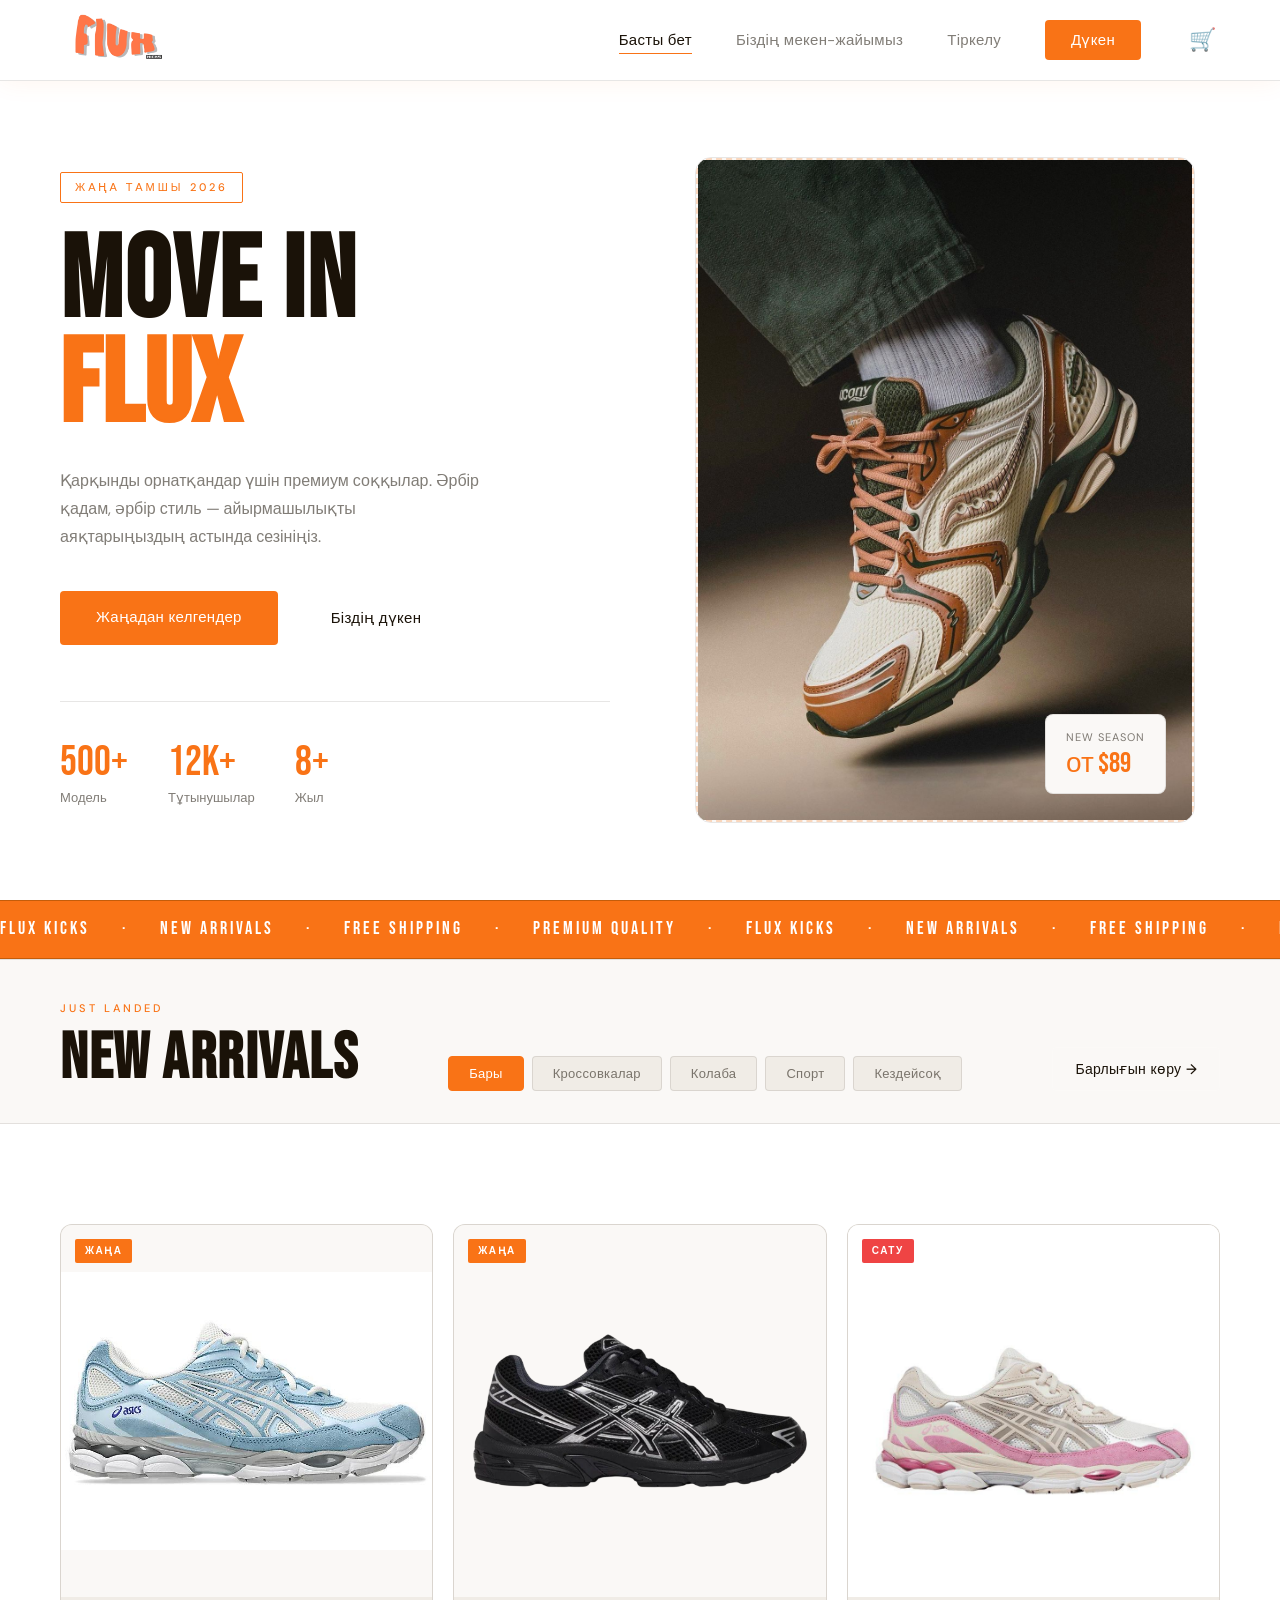
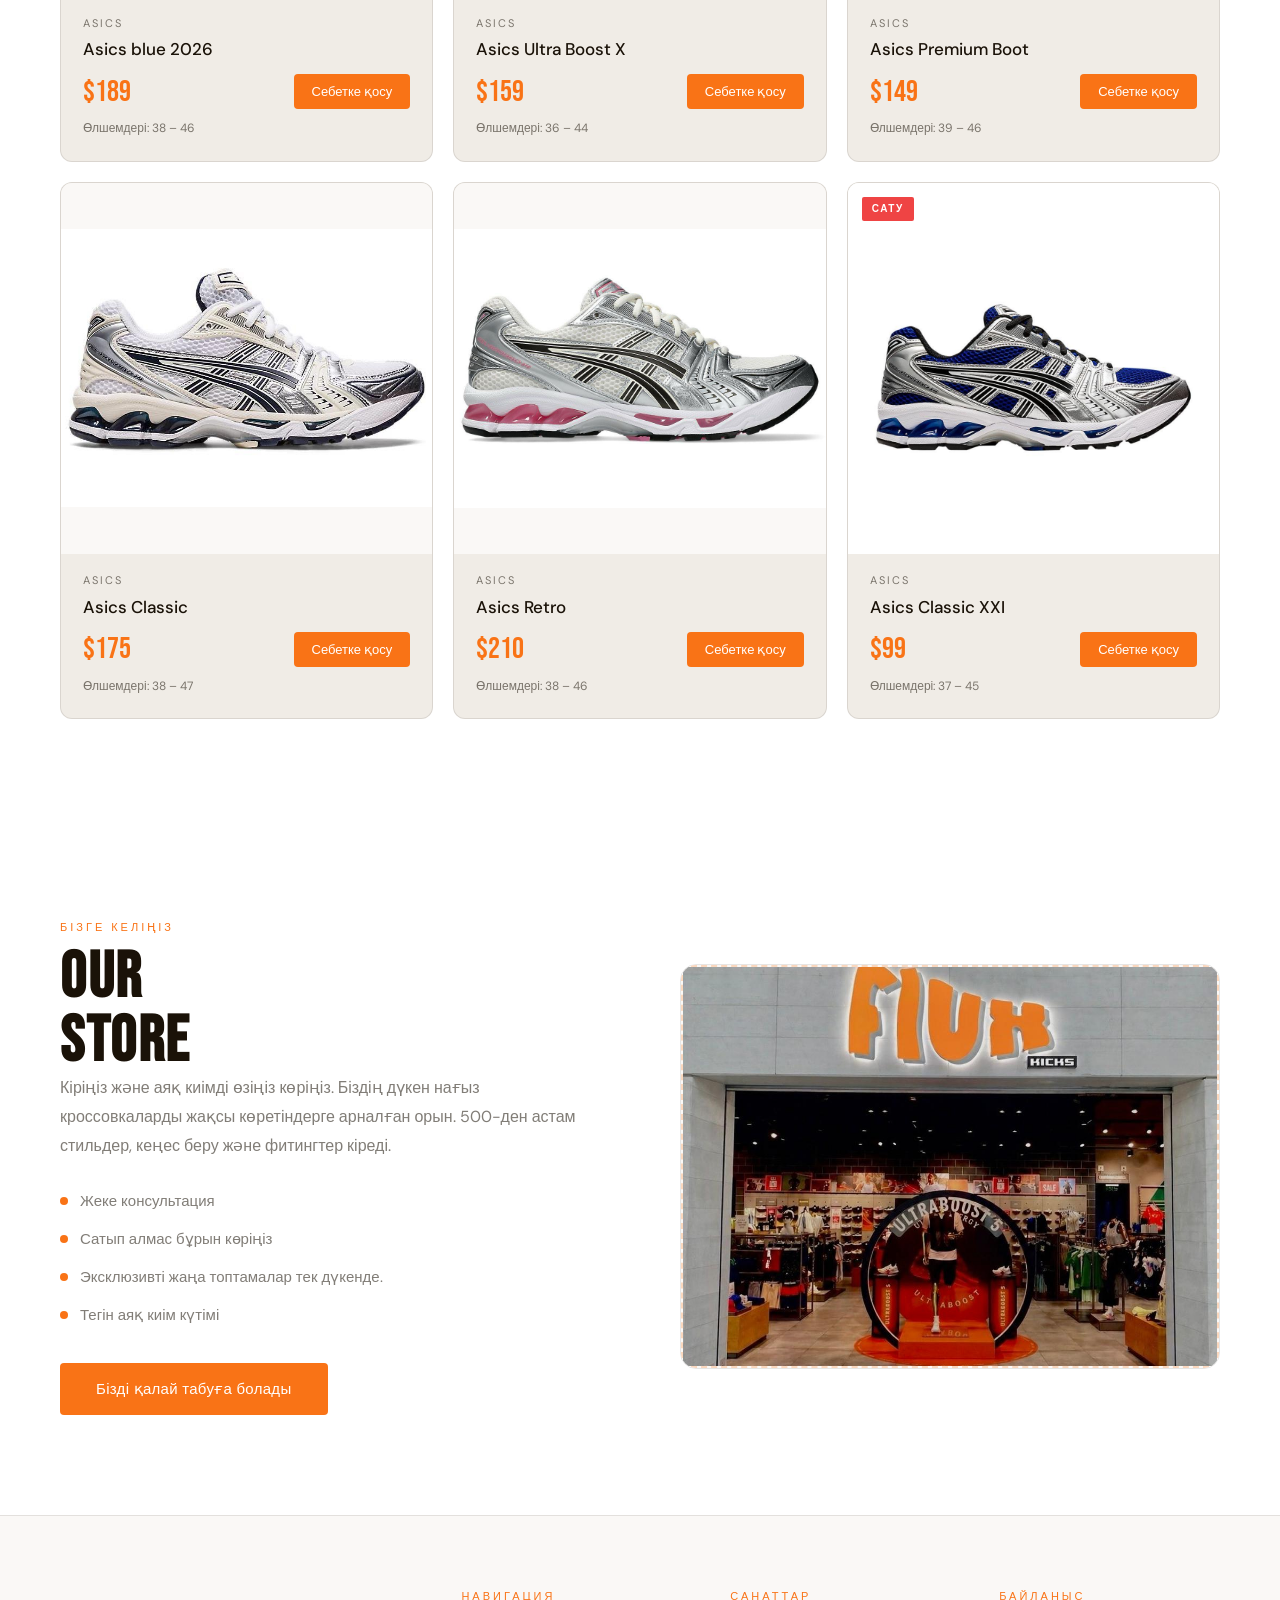
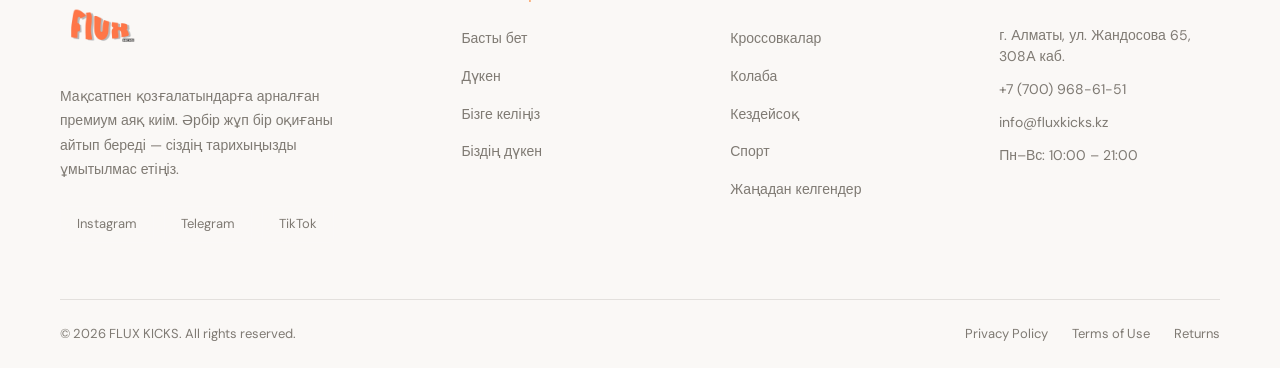
==== index.html @ ca9d2b88 "Update index.html" ====
<!DOCTYPE html>
<html lang="en">
<head>
    <meta charset="UTF-8">
    <meta name="viewport" content="width=device-width, initial-scale=1.0">
    <title>FLUX KICKS</title>
    <link rel="stylesheet" href="style.css">
    <link rel="icon" type="image/png" href="logo/logo0.png">
    <link href="https://fonts.googleapis.com/css2?family=Bebas+Neue&family=DM+Sans:ital,wght@0,300;0,400;0,500;1,400&display=swap" rel="stylesheet">
</head>
<body>

    <nav class="navbar">
        <div class="nav-inner">
            <a href="https://2gis.kz/almaty/geo/9429940000792238/76.866235,43.211988" class="nav-logo" target="_blank">
                <img src="WhatsApp Image 2026-04-29 at 12.23.43-Photoroom.png" alt="FLUX KICKS" class="logo-img">
            </a>
            <ul class="nav-links">
                <li><a href="#home" class="nav-link active">Басты бет</a></li>
                <li><a href="#store" class="nav-link">Біздің мекен-жайымыз</a></li>
                <li><button class="nav-link nav-link--signup" onclick="openModal()">Тіркелу</button></li>
                <li><a href="shop.html" class="nav-link nav-link--cta">Дүкен</a></li>
                <li>
                    <button class="cart-btn" onclick="openCart()" aria-label="Cart">
                        🛒
                        <span class="cart-count" id="cartCount">0</span>
                    </button>
                </li>
            </ul>
            <div class="burger-wrap">
                <button class="cart-btn cart-btn--mob" onclick="openCart()" aria-label="Cart">
                    🛒
                    <span class="cart-count" id="cartCountMob">0</span>
                </button>
                <button class="burger" onclick="toggleMenu()" aria-label="Menu">
                    <span></span>
                    <span></span>
                    <span></span>
                </button>
            </div>
        </div>
    </nav>

    <div class="mobile-menu" id="mobileMenu">
        <ul>
            <li><a href="#home" onclick="closeMenu()">Басты бет</a></li>
            <li><a href="#store" onclick="closeMenu()">Біздің мекен-жайымыз</a></li>
            <li><a href="#" onclick="closeMenu(); openModal()">Тіркелу</a></li>
            <li><a href="shop.html" onclick="closeMenu()">Дүкен</a></li>
        </ul>
    </div>

    <section class="hero" id="home">
        <div class="hero-inner">
            <div class="hero-text">
                <div class="hero-tag">Жаңа тамшы 2026</div>
                <h1 class="hero-title">
                    MOVE IN<br>
                    <span class="hero-title--accent">FLUX</span>
                </h1>
                <p class="hero-desc">
                    Қарқынды орнатқандар үшін премиум соққылар. Әрбір қадам, әрбір стиль — айырмашылықты аяқтарыңыздың астында сезініңіз.
                </p>
                <div class="hero-btns">
                    <a href="#new-arrivals" class="btn btn--primary">Жаңадан келгендер</a>
                    <a href="#store" class="btn btn--outline">Біздің дүкен</a>
                </div>
                <div class="hero-stats">
                    <div class="stat">
                        <span class="stat-num">500+</span>
                        <span class="stat-label">Модель</span>
                    </div>
                    <div class="stat">
                        <span class="stat-num">12K+</span>
                        <span class="stat-label">Тұтынушылар</span>
                    </div>
                    <div class="stat">
                        <span class="stat-num">8+</span>
                        <span class="stat-label">Жыл</span>
                    </div>
                </div>
            </div>
            <div class="hero-visual">
                <div class="hero-glow"></div>
                <div class="hero-photo">
                    <div class="photo-placeholder">
                        <img src="img/WhatsApp Image 2026-04-29 at 10.51.48.jpeg" alt="">
                    </div>
                    <div class="hero-badge">
                        <span class="badge-label">New Season</span>
                        <span class="badge-price">от $89</span>
                    </div>
                </div>
            </div>
        </div>
    </section>

    <!-- ══ MARQUEE ══ -->
    <div class="marquee-wrap">
        <div class="marquee-track">
            <span>FLUX KICKS</span><span>·</span>
            <span>NEW ARRIVALS</span><span>·</span>
            <span>FREE SHIPPING</span><span>·</span>
            <span>PREMIUM QUALITY</span><span>·</span>
            <span>FLUX KICKS</span><span>·</span>
            <span>NEW ARRIVALS</span><span>·</span>
            <span>FREE SHIPPING</span><span>·</span>
            <span>PREMIUM QUALITY</span><span>·</span>
            <span>FLUX KICKS</span><span>·</span>
            <span>NEW ARRIVALS</span><span>·</span>
            <span>FREE SHIPPING</span><span>·</span>
            <span>PREMIUM QUALITY</span><span>·</span>
        </div>
    </div>

    <!-- ══ NEW ARRIVALS NAV ══ -->
    <div class="arrivals-nav" id="new-arrivals">
        <div class="container">
            <div class="arrivals-nav-inner">
                <div class="arrivals-nav-left sr sr-left">
                    <div class="section-tag">Just Landed</div>
                    <h2 class="section-title">NEW ARRIVALS</h2>
                </div>
                <div class="arrivals-nav-filters sr sr-d2">
                    <button class="filter-btn active" onclick="filterArrivals('all', this)">Бары</button>
                    <button class="filter-btn" onclick="filterArrivals('sneakers', this)">Кроссовкалар</button>
                    <button class="filter-btn" onclick="filterArrivals('boots', this)">Колаба</button>
                    <button class="filter-btn" onclick="filterArrivals('sport', this)">Спорт</button>
                    <button class="filter-btn" onclick="filterArrivals('casual', this)">Кездейсоқ</button>
                </div>
                <a href="shop.html" class="btn btn--outline btn--sm sr sr-right">Барлығын көру →</a>
            </div>
        </div>
    </div>

    <!-- ══ NEW ARRIVALS GRID ══ -->
    <section class="section arrivals-section" id="shop">
        <div class="container">
            <div class="products-grid arrivals-grid" id="arrivalsGrid">

                <div class="product-card sr sr-d1" data-cat="sneakers">
                    <div class="card-img other">
                        <span class="card-badge">ЖАҢА</span>
                        <img src="img/WhatsApp Image 2026-04-29 at 10.43.55.jpeg" alt="Asics blue 2026" class="card-photo">
                    </div>
                    <div class="card-body">
                        <div class="card-brand">Asics</div>
                        <div class="card-name">Asics blue 2026</div>
                        <div class="card-row">
                            <div class="card-price">$189</div>
                            <button class="card-btn" onclick="addToCart('Asics blue 2026', 189, this)">Себетке қосу</button>
                        </div>
                        <div class="card-sizes">Өлшемдері: 38 – 46</div>
                    </div>
                </div>

                <div class="product-card sr sr-d2" data-cat="casual">
                    <div class="card-img">
                        <span class="card-badge">ЖАҢА</span>
                        <img src="img/WhatsApp Image 2026-04-29 at 10.43.54 (1)-Photoroom.png" alt="Asics Ultra Boost X" class="card-photo">
                    </div>
                    <div class="card-body">
                        <div class="card-brand">Asics</div>
                        <div class="card-name">Asics Ultra Boost X</div>
                        <div class="card-row">
                            <div class="card-price">$159</div>
                            <button class="card-btn" onclick="addToCart('Asics Ultra Boost X', 159, this)">Себетке қосу</button>
                        </div>
                        <div class="card-sizes">Өлшемдері: 36 – 44</div>
                    </div>
                </div>

                <div class="product-card sr sr-d3" data-cat="boots">
                    <div class="card-img">
                        <span class="card-badge card-badge--sale">САТУ</span>
                        <img src="img/WhatsApp Image 2026-04-29 at 10.43.55 (1).jpeg" alt="Asics Premium Boot" class="card-photo">
                    </div>
                    <div class="card-body">
                        <div class="card-brand">Asics</div>
                        <div class="card-name">Asics Premium Boot</div>
                        <div class="card-row">
                            <div class="card-price">$149</div>
                            <button class="card-btn" onclick="addToCart('Asics Premium Boot', 149, this)">Себетке қосу</button>
                        </div>
                        <div class="card-sizes">Өлшемдері: 39 – 46</div>
                    </div>
                </div>

                <div class="product-card sr sr-d4" data-cat="sneakers">
                    <div class="card-img">
                        <img src="img/WhatsApp Image 2026-04-29 at 10.43.55 (2).jpeg" alt="Asics Classic" class="card-photo">
                    </div>
                    <div class="card-body">
                        <div class="card-brand">Asics</div>
                        <div class="card-name">Asics Classic</div>
                        <div class="card-row">
                            <div class="card-price">$175</div>
                            <button class="card-btn" onclick="addToCart('Asics Classic', 175, this)">Себетке қосу</button>
                        </div>
                        <div class="card-sizes">Өлшемдері: 38 – 47</div>
                    </div>
                </div>

                <div class="product-card sr sr-d5" data-cat="sport">
                    <div class="card-img">
                        <img src="img/WhatsApp Image 2026-04-29 at 10.43.55 (3).jpeg" alt="Asics Retro" class="card-photo">
                    </div>
                    <div class="card-body">
                        <div class="card-brand">Asics</div>
                        <div class="card-name">Asics Retro</div>
                        <div class="card-row">
                            <div class="card-price">$210</div>
                            <button class="card-btn" onclick="addToCart('Asics Retro', 210, this)">Себетке қосу</button>
                        </div>
                        <div class="card-sizes">Өлшемдері: 38 – 46</div>
                    </div>
                </div>

                <div class="product-card sr sr-d6" data-cat="casual">
                    <div class="card-img">
                        <span class="card-badge card-badge--sale">САТУ</span>
                        <img src="img/WhatsApp Image 2026-04-29 at 10.43.56.jpeg" alt="Asics Classic XXI" class="card-photo">
                    </div>
                    <div class="card-body">
                        <div class="card-brand">Asics</div>
                        <div class="card-name">Asics Classic XXI</div>
                        <div class="card-row">
                            <div class="card-price">$99</div>
                            <button class="card-btn" onclick="addToCart('Asics Classic XXI', 99, this)">Себетке қосу</button>
                        </div>
                        <div class="card-sizes">Өлшемдері: 37 – 45</div>
                    </div>
                </div>

            </div>
        </div>
    </section>

    <!-- ══ STORE ══ -->
    <section class="store-section" id="store">
        <div class="container">
            <div class="store-inner">
                <div class="store-text sr sr-left">
                    <div class="section-tag">Бізге келіңіз</div>
                    <h2 class="section-title">OUR<br>STORE</h2>
                    <p class="store-desc">
                        Кіріңіз және аяқ киімді өзіңіз көріңіз. Біздің дүкен нағыз кроссовкаларды жақсы көретіндерге арналған орын. 500-ден астам стильдер, кеңес беру және фитингтер кіреді.
                    </p>
                    <div class="store-features">
                        <div class="feature sr sr-d1"><div class="feature-dot"></div>Жеке консультация</div>
                        <div class="feature sr sr-d2"><div class="feature-dot"></div>Сатып алмас бұрын көріңіз</div>
                        <div class="feature sr sr-d3"><div class="feature-dot"></div>Эксклюзивті жаңа топтамалар тек дүкенде.</div>
                        <div class="feature sr sr-d4"><div class="feature-dot"></div>Тегін аяқ киім күтімі</div>
                    </div>
                    <a href="https://2gis.kz/almaty/geo/9429940000792238/76.866235,43.211988" class="btn btn--primary sr sr-d2" target="_blank">Бізді қалай табуға болады</a>
                </div>
                <div class="store-photo sr sr-right">
                    <div class="photo-placeholder">
                        <img src="WhatsApp Image 2026-04-29 at 12.26.43.jpeg" alt="">
                    </div>
                </div>
            </div>
        </div>
    </section>

    <!-- ══ SIGNUP MODAL ══ -->
    <div class="modal-overlay" id="modalOverlay" onclick="handleOverlayClick(event)">
        <div class="modal" id="modal">
            <button class="modal-close" onclick="closeModal()">✕</button>
            <div class="modal-tabs">
                <button class="modal-tab active" id="tabSignup" onclick="switchTab('signup')">Тіркелу</button>
                <button class="modal-tab" id="tabLogin" onclick="switchTab('login')">Жүйеге кіріңіз</button>
            </div>
            <div class="modal-form" id="formSignup">
                <div class="modal-logo">FLUX<span>KICKS</span></div>
                <p class="modal-subtitle">Тіркелгіні жасаңыз және жаңа тамшылар туралы бірінші болып хабардар болыңыз</p>
                <div class="form-group">
                    <label class="form-label">Аты</label>
                    <input type="text" class="form-input" id="signupName" placeholder="Сіздің атыңыз">
                </div>
                <div class="form-group">
                    <label class="form-label">Email немесе телефон нөмір</label>
                    <input type="text" class="form-input" id="signupContact" placeholder="email@mail.com немесе +7 700...">
                </div>
                <div class="form-group">
                    <label class="form-label">Пароль</label>
                    <div class="input-wrap">
                        <input type="password" class="form-input" id="signupPassword" placeholder="Кемінде 6 таңба">
                        <button class="toggle-pass" onclick="togglePass('signupPassword', this)">👁</button>
                    </div>
                </div>
                <div class="form-error" id="signupError"></div>
                <button class="btn btn--primary btn--full" onclick="handleSignup()">Аккаунты құру</button>
                <p class="modal-switch">Аккаунт барма? <span onclick="switchTab('login')">Жүйеге кіру</span></p>
            </div>
            <div class="modal-form hidden" id="formLogin">
                <div class="modal-logo">FLUX<span>KICKS</span></div>
                <p class="modal-subtitle">Қайтадан қош келдіңіз</p>
                <div class="form-group">
                    <label class="form-label">Email немесе номер телефона</label>
                    <input type="text" class="form-input" id="loginContact" placeholder="email@mail.com немесе +7 700...">
                </div>
                <div class="form-group">
                    <label class="form-label">Пароль</label>
                    <div class="input-wrap">
                        <input type="password" class="form-input" id="loginPassword" placeholder="Құпия сөзіңіз">
                        <button class="toggle-pass" onclick="togglePass('loginPassword', this)">👁</button>
                    </div>
                </div>
                <div class="form-error" id="loginError"></div>
                <button class="btn btn--primary btn--full" onclick="handleLogin()">Жүйеге кіру</button>
                <p class="modal-switch">Аккаунт жокпа? <span onclick="switchTab('signup')">Тіркелу</span></p>
            </div>
            <div class="modal-form hidden" id="formSuccess">
                <div class="success-icon">✓</div>
                <h3 class="success-title">Дайын!</h3>
                <p class="success-desc" id="successMsg">Тіркелгі жасалды. FLUX KICKS сайтына қош келдіңіз.!</p>
                <button class="btn btn--primary btn--full" onclick="closeModal()">Жабу</button>
            </div>
        </div>
    </div>

    <!-- ══ CART DRAWER ══ -->
    <div class="cart-overlay" id="cartOverlay" onclick="handleCartOverlayClick(event)">
        <div class="cart-drawer" id="cartDrawer">
            <div class="cart-header">
                <h3 class="cart-title">Себет</h3>
                <button class="cart-close" onclick="closeCart()">✕</button>
            </div>
            <div class="cart-items" id="cartItems">
                <div class="cart-empty" id="cartEmpty">
                    <span class="cart-empty-icon">👟</span>
                    <p>Себет бос</p>
                    <p class="cart-empty-sub">Кроссовкаларды қосыңыз!</p>
                </div>
            </div>
            <div class="cart-footer" id="cartFooter" style="display:none">
                <div class="cart-total-row">
                    <span>Барлығы:</span>
                    <span class="cart-total" id="cartTotal">$0</span>
                </div>
                <button class="btn btn--primary btn--full" onclick="checkout()">Тапсырыс беріңіз</button>
                <button class="btn btn--outline btn--full" onclick="clearCart()" style="margin-top:10px">Қоқысты босату</button>
            </div>
        </div>
    </div>

    <!-- FOOTER -->
    <footer class="footer">
        <div class="container">
            <div class="footer-top">
                <div class="footer-brand sr sr-d1">
                    <img src="WhatsApp Image 2026-04-29 at 12.23.43-Photoroom.png" alt="FLUX KICKS" class="logo-img logo-img--sm">
                    <p class="footer-brand-desc">Мақсатпен қозғалатындарға арналған премиум аяқ киім. Әрбір жұп бір оқиғаны айтып береді — сіздің тарихыңызды ұмытылмас етіңіз.</p>
                    <div class="footer-socials">
                        <a href="https://www.instagram.com/" class="social-btn" target="_blank">Instagram</a>
                        <a href="https://t.me/m1tssmore" class="social-btn" target="_blank">Telegram</a>
                        <a href="https://www.tiktok.com/explore" class="social-btn" target="_blank">TikTok</a>
                    </div>
                </div>
                <div class="footer-col sr sr-d2">
                    <div class="footer-col-title">Навигация</div>
                    <ul class="footer-col-links">
                        <li><a href="#home">Басты бет</a></li>
                        <li><a href="shop.html">Дүкен</a></li>
                        <li><a href="#store">Бізге келіңіз</a></li>
                        <li><a href="#store">Біздің дүкен</a></li>
                    </ul>
                </div>
                <div class="footer-col sr sr-d3">
                    <div class="footer-col-title">Санаттар</div>
                    <ul class="footer-col-links">
                        <li><a href="#">Кроссовкалар</a></li>
                        <li><a href="#">Колаба</a></li>
                        <li><a href="#">Кездейсоқ</a></li>
                        <li><a href="#">Спорт</a></li>
                        <li><a href="#">Жаңадан келгендер</a></li>
                    </ul>
                </div>
                <div class="footer-col sr sr-d4">
                    <div class="footer-col-title">Байланыс</div>
                    <ul class="footer-col-links footer-col-links--info">
                        <li> г. Алматы, ул. Жандосова 65, 308А каб.</li>
                        <li> +7 (700) 968-61-51</li>
                        <li> info@fluxkicks.kz</li>
                        <li> Пн–Вс: 10:00 – 21:00</li>
                    </ul>
                </div>
            </div>
            <div class="footer-bottom">
                <div class="footer-copy">© 2026 FLUX KICKS. All rights reserved.</div>
                <div class="footer-legal">
                    <a href="#">Privacy Policy</a>
                    <a href="#">Terms of Use</a>
                    <a href="#">Returns</a>
                </div>
            </div>
        </div>
    </footer>

    <script src="script.js"></script>
</body>
</html>
---- style.css ----
*, *::before, *::after {
    margin: 0;
    padding: 0;
    box-sizing: border-box;
}

:root {
    --black:        #ffffff;
    --black-2:      #faf8f6;
    --black-3:      #f0ece6;
    --white:        #1a1208;
    --white-dim:    rgba(26, 18, 8, 0.55);
    --orange:       #f97316;
    --orange-dark:  #c45c0a;
    --orange-glow:  rgba(249, 115, 22, 0.12);
    --border:       rgba(26, 18, 8, 0.1);
    --max-width:    1440px;
}

html {
    scroll-behavior: smooth;
}

body {
    background-color: var(--black);
    color: var(--white);
    font-family: 'DM Sans', sans-serif;
    font-size: 16px;
    line-height: 1.6;
    overflow-x: hidden;
}

img {
    display: block;
    max-width: 100%;
}

ul {
    list-style: none;
}

a {
    text-decoration: none;
    color: inherit;
}

/* ── CONTAINER ── */
.container {
    max-width: var(--max-width);
    margin: 0 auto;
    padding: 0 60px;
}

/* ══════════════════════════════════════
   NAVBAR
   ══════════════════════════════════════ */
.navbar {
    position: fixed;
    top: 0;
    left: 0;
    right: 0;
    z-index: 999;
    background: rgba(255, 255, 255, 0.92);
    backdrop-filter: blur(16px);
    -webkit-backdrop-filter: blur(16px);
    border-bottom: 1px solid var(--border);
    box-shadow: 0 1px 24px rgba(249,115,22,0.07);
}

.nav-inner {
    max-width: var(--max-width);
    margin: 0 auto;
    padding: 0 60px;
    height: 80px;
    display: flex;
    align-items: center;
    justify-content: space-between;
}

.nav-logo {
    flex-shrink: 0;
}

.logo-img {
    width: 110px;
    height: auto;
    object-fit: contain;
}

.logo-img--sm {
    width: 80px;
}

.nav-links {
    display: flex;
    align-items: center;
    gap: 44px;
}

.nav-link {
    font-size: 15px;
    font-weight: 400;
    color: var(--white-dim);
    letter-spacing: 0.3px;
    transition: color 0.25s;
    position: relative;
}

.nav-link::after {
    content: '';
    position: absolute;
    bottom: -4px;
    left: 0;
    width: 0;
    height: 1px;
    background: var(--orange);
    transition: width 0.3s ease;
}

.nav-link:hover,
.nav-link.active {
    color: var(--white);
}

.nav-link:hover::after,
.nav-link.active::after {
    width: 100%;
}

.nav-link--cta {
    background: var(--orange);
    color: var(--black) !important;
    padding: 10px 26px;
    border-radius: 4px;
    font-weight: 500;
    transition: background 0.25s, transform 0.2s;
}

.nav-link--cta::after {
    display: none;
}

.nav-link--cta:hover {
    background: var(--orange-dark);
    color: var(--white) !important;
    transform: translateY(-1px);
}

/* Burger */
.burger {
    display: none;
    flex-direction: column;
    gap: 5px;
    background: none;
    border: none;
    cursor: pointer;
    padding: 4px;
}

.burger span {
    display: block;
    width: 24px;
    height: 2px;
    background: var(--white);
    border-radius: 2px;
    transition: 0.3s;
}

/* Mobile menu */
.mobile-menu {
    display: none;
    position: fixed;
    top: 80px;
    left: 0;
    right: 0;
    z-index: 998;
    background: #ffffff;
    border-bottom: 1px solid var(--border);
    padding: 28px 24px 36px;
    box-shadow: 0 8px 32px rgba(0,0,0,0.08);
}

.mobile-menu.open {
    display: block;
}

.mobile-menu ul {
    display: flex;
    flex-direction: column;
    gap: 20px;
}

.mobile-menu a {
    font-size: 20px;
    font-weight: 500;
    color: var(--white-dim);
    transition: color 0.2s;
}

.mobile-menu a:hover {
    color: var(--orange);
}

/* ══════════════════════════════════════
   BUTTONS
   ══════════════════════════════════════ */
.btn {
    display: inline-block;
    padding: 14px 36px;
    border-radius: 4px;
    font-size: 15px;
    font-weight: 500;
    font-family: 'DM Sans', sans-serif;
    cursor: pointer;
    border: none;
    transition: background 0.25s, border-color 0.25s, transform 0.2s, color 0.25s;
    letter-spacing: 0.3px;
}

.btn--primary {
    background: var(--orange);
    color: var(--black);
}

.btn--primary:hover {
    background: var(--orange-dark);
    color: var(--white);
    transform: translateY(-2px);
}

.btn--outline {
    background: transparent;
    color: var(--white);
    border: 1px solid rgba(255, 255, 255, 0.2);
}

.btn--outline:hover {
    border-color: var(--orange);
    color: var(--orange);
    transform: translateY(-2px);
}

.btn--sm {
    padding: 10px 22px;
    font-size: 14px;
}

/* ══════════════════════════════════════
   SECTION SHARED
   ══════════════════════════════════════ */
.section {
    padding: 100px 0;
}

.section-head {
    display: flex;
    align-items: flex-end;
    justify-content: space-between;
    margin-bottom: 56px;
}

.section-tag {
    font-size: 11px;
    font-weight: 500;
    letter-spacing: 3px;
    text-transform: uppercase;
    color: var(--orange);
    margin-bottom: 10px;
}

.section-title {
    font-family: 'Bebas Neue', sans-serif;
    font-size: clamp(44px, 5vw, 68px);
    line-height: 1;
    letter-spacing: 1.5px;
}

/* ══════════════════════════════════════
   HERO
   ══════════════════════════════════════ */
.hero {
    min-height: 100vh;
    display: flex;
    align-items: center;
    padding-top: 80px;
}

.hero-inner {
    max-width: var(--max-width);
    margin: 0 auto;
    padding: 60px 60px;
    display: grid;
    grid-template-columns: 1fr 1fr;
    align-items: center;
    gap: 60px;
    width: 100%;
}

/* Hero Text */
.hero-tag {
    display: inline-block;
    font-size: 11px;
    font-weight: 500;
    letter-spacing: 3px;
    text-transform: uppercase;
    color: var(--orange);
    border: 1px solid var(--orange);
    padding: 6px 14px;
    border-radius: 2px;
    margin-bottom: 28px;
    animation: fadeUp 0.6s ease both;
}

.hero-title {
    font-family: 'Bebas Neue', sans-serif;
    font-size: clamp(80px, 9vw, 130px);
    line-height: 0.9;
    letter-spacing: 2px;
    margin-bottom: 28px;
    animation: fadeUp 0.6s 0.1s ease both;
}

.hero-title--accent {
    color: var(--orange);
    -webkit-text-stroke: 2px var(--orange);
}

.hero-desc {
    font-size: 16px;
    line-height: 1.75;
    color: var(--white-dim);
    max-width: 420px;
    margin-bottom: 40px;
    animation: fadeUp 0.6s 0.2s ease both;
}

.hero-btns {
    display: flex;
    gap: 16px;
    margin-bottom: 56px;
    animation: fadeUp 0.6s 0.3s ease both;
}

.hero-stats {
    display: flex;
    gap: 40px;
    padding-top: 40px;
    border-top: 1px solid var(--border);
    animation: fadeUp 0.6s 0.4s ease both;
}

.stat-num {
    display: block;
    font-family: 'Bebas Neue', sans-serif;
    font-size: 42px;
    color: var(--orange);
    line-height: 1;
}

.stat-label {
    display: block;
    font-size: 13px;
    color: var(--white-dim);
    margin-top: 4px;
}

/* Hero Visual */
.hero-visual {
    position: relative;
    display: flex;
    align-items: center;
    justify-content: center;
    animation: fadeIn 1s 0.2s ease both;
    overflow: visible;
}

.hero-glow {
    position: absolute;
    width: 460px;
    height: 460px;
    border-radius: 50%;
    background: radial-gradient(circle, var(--orange-glow) 0%, transparent 70%);
    pointer-events: none;
}

.hero-photo {
    width: 100%;
    max-width: 500px;
    aspect-ratio: 3/4;
    border-radius: 16px;
    overflow: hidden;
    border: 1px solid var(--border);
    position: relative;
}

.hero-photo img {
    width: 100%;
    height: 100%;
    object-fit: cover;
}

.hero-badge {
    position: absolute;
    bottom: 28px;
    right: 28px;
    background: var(--black-2);
    border: 1px solid var(--border);
    border-radius: 8px;
    padding: 14px 20px;
    display: flex;
    flex-direction: column;
    gap: 2px;
}

.badge-label {
    font-size: 11px;
    color: var(--white-dim);
    letter-spacing: 1px;
    text-transform: uppercase;
}

.badge-price {
    font-family: 'Bebas Neue', sans-serif;
    font-size: 28px;
    color: var(--orange);
    line-height: 1.1;
}

/* ══════════════════════════════════════
   MARQUEE
   ══════════════════════════════════════ */
.marquee-wrap {
    overflow: hidden;
    background: var(--orange);
    padding: 14px 0;
    border-top: 1px solid var(--orange-dark);
    border-bottom: 1px solid var(--orange-dark);
}

.marquee-track {
    display: flex;
    gap: 32px;
    white-space: nowrap;
    animation: marquee 20s linear infinite;
}

.marquee-track span {
    font-family: 'Bebas Neue', sans-serif;
    font-size: 18px;
    letter-spacing: 3px;
    color: var(--black);
    flex-shrink: 0;
}

/* ══════════════════════════════════════
   PRODUCTS
   ══════════════════════════════════════ */
.products-section {
    background: var(--black);
}

.products-grid {
    display: grid;
    grid-template-columns: repeat(3, 1fr);
    gap: 20px;
}

.product-card {
    background: var(--black-3);
    border-radius: 12px;
    overflow: hidden;
    border: 1px solid var(--border);
    transition: transform 0.3s ease, border-color 0.3s ease;
    cursor: pointer;
}

.product-card:hover {
    transform: translateY(-8px);
    border-color: rgba(249, 115, 22, 0.35);
}

.card-img {
    position: relative;
    background: var(--black-2);
    aspect-ratio: 1 / 1;
    display: flex;
    align-items: center;
    justify-content: center;
    overflow: hidden;
}

.card-img img {
    width: 100%;
    height: 100%;
    object-fit: contain;
    transition: transform 0.4s ease;
}
.card-img.other img{
    object-fit: contain;
}

.product-card:hover .card-img img {
    transform: scale(1.04);
}

.card-emoji {
    font-size: 96px;
    filter: drop-shadow(0 0 20px rgba(249, 115, 22, 0.3));
}

.card-badge {
    position: absolute;
    top: 14px;
    left: 14px;
    background: var(--orange);
    color: var(--black);
    font-size: 10px;
    font-weight: 600;
    letter-spacing: 1.5px;
    padding: 4px 10px;
    border-radius: 2px;
    z-index: 1;
}

.card-badge--sale {
    background: #ef4444;
    color: #fff;
}

.card-body {
    padding: 18px 22px 22px;
}

.card-brand {
    font-size: 11px;
    color: var(--white-dim);
    letter-spacing: 2px;
    text-transform: uppercase;
    margin-bottom: 6px;
}

.card-name {
    font-size: 17px;
    font-weight: 500;
    line-height: 1.3;
    margin-bottom: 14px;
}

.card-row {
    display: flex;
    align-items: center;
    justify-content: space-between;
    margin-bottom: 10px;
}

.card-price {
    font-family: 'Bebas Neue', sans-serif;
    font-size: 30px;
    color: var(--orange);
    line-height: 1;
}

.card-btn {
    background: var(--orange);
    color: var(--black);
    border: none;
    padding: 9px 18px;
    border-radius: 4px;
    font-size: 13px;
    font-weight: 500;
    cursor: pointer;
    font-family: 'DM Sans', sans-serif;
    transition: background 0.2s, transform 0.2s;
}

.card-btn:hover {
    background: var(--orange-dark);
    transform: translateY(-1px);
}

.card-sizes {
    font-size: 12px;
    color: var(--white-dim);
}

/* ══════════════════════════════════════
   STORE
   ══════════════════════════════════════ */
.store-section {
    padding: 100px 0;
    background: var(--black);
}

.store-inner {
    display: grid;
    grid-template-columns: 1fr 1fr;
    gap: 80px;
    align-items: center;
}

.store-desc {
    font-size: 16px;
    line-height: 1.8;
    color: var(--white-dim);
    margin-bottom: 28px;
}

.store-features {
    display: flex;
    flex-direction: column;
    gap: 14px;
    margin-bottom: 36px;
}

.store-photo {
    border-radius: 16px;
    overflow: hidden;
    aspect-ratio: 4/3;
    border: 1px solid var(--border);
}

.store-photo img {
    width: 100%;
    height: 100%;
    object-fit: cover;
}

/* Features shared */
.feature {
    display: flex;
    align-items: center;
    gap: 12px;
    font-size: 15px;
    color: var(--white-dim);
}

.feature-dot {
    width: 8px;
    height: 8px;
    background: var(--orange);
    border-radius: 50%;
    flex-shrink: 0;
}

/* ══════════════════════════════════════
   MODAL
   ══════════════════════════════════════ */
.nav-link--signup {
    background: none;
    border: none;
    cursor: pointer;
    font-family: 'DM Sans', sans-serif;
    font-size: 15px;
    font-weight: 400;
    color: var(--white-dim);
    letter-spacing: 0.3px;
    transition: color 0.25s;
    padding: 0;
    position: relative;
}

.nav-link--signup::after {
    content: '';
    position: absolute;
    bottom: -4px;
    left: 0;
    width: 0;
    height: 1px;
    background: var(--orange);
    transition: width 0.3s ease;
}

.nav-link--signup:hover {
    color: var(--white);
}

.nav-link--signup:hover::after {
    width: 100%;
}

.modal-overlay {
    position: fixed;
    inset: 0;
    z-index: 2000;
    background: rgba(0, 0, 0, 0.75);
    backdrop-filter: blur(6px);
    display: flex;
    align-items: center;
    justify-content: center;
    opacity: 0;
    pointer-events: none;
    transition: opacity 0.3s ease;
}

.modal-overlay.active {
    opacity: 1;
    pointer-events: all;
}

.modal {
    background: #ffffff;
    border: 1px solid var(--border);
    border-radius: 16px;
    padding: 40px 40px 36px;
    width: 100%;
    max-width: 420px;
    position: relative;
    transform: translateY(24px) scale(0.97);
    transition: transform 0.3s ease;
    box-shadow: 0 20px 60px rgba(0,0,0,0.12);
}

.modal-overlay.active .modal {
    transform: translateY(0) scale(1);
}

.modal-close {
    position: absolute;
    top: 16px;
    right: 16px;
    background: none;
    border: none;
    color: var(--white-dim);
    font-size: 16px;
    cursor: pointer;
    width: 32px;
    height: 32px;
    border-radius: 50%;
    display: flex;
    align-items: center;
    justify-content: center;
    transition: background 0.2s, color 0.2s;
}

.modal-close:hover {
    background: rgba(26, 18, 8, 0.06);
    color: var(--white);
}

.modal-tabs {
    display: flex;
    gap: 0;
    background: var(--black-3);
    border-radius: 8px;
    padding: 4px;
    margin-bottom: 28px;
}

.modal-tab {
    flex: 1;
    background: none;
    border: none;
    color: var(--white-dim);
    font-family: 'DM Sans', sans-serif;
    font-size: 14px;
    font-weight: 500;
    padding: 9px 0;
    border-radius: 6px;
    cursor: pointer;
    transition: background 0.2s, color 0.2s;
}

.modal-tab.active {
    background: var(--orange);
    color: var(--black);
}

.modal-logo {
    font-family: 'Bebas Neue', sans-serif;
    font-size: 28px;
    letter-spacing: 3px;
    color: var(--white);
    margin-bottom: 6px;
}

.modal-logo span {
    color: var(--orange);
}

.modal-subtitle {
    font-size: 13px;
    color: var(--white-dim);
    margin-bottom: 24px;
    line-height: 1.5;
}

.form-group {
    margin-bottom: 16px;
}

.form-label {
    display: block;
    font-size: 12px;
    font-weight: 500;
    letter-spacing: 0.5px;
    color: var(--white-dim);
    margin-bottom: 7px;
    text-transform: uppercase;
}

.input-wrap {
    position: relative;
}

.form-input {
    width: 100%;
    background: #f9f6f2;
    border: 1px solid rgba(26, 18, 8, 0.15);
    color: var(--white);
    padding: 12px 16px;
    border-radius: 8px;
    font-size: 14px;
    font-family: 'DM Sans', sans-serif;
    outline: none;
    transition: border-color 0.2s;
}

.form-input:focus {
    border-color: var(--orange);
}

.form-input::placeholder {
    color: rgba(26, 18, 8, 0.3);
}

.toggle-pass {
    position: absolute;
    right: 12px;
    top: 50%;
    transform: translateY(-50%);
    background: none;
    border: none;
    cursor: pointer;
    font-size: 16px;
    opacity: 0.5;
    transition: opacity 0.2s;
    padding: 0;
}

.toggle-pass:hover {
    opacity: 1;
}

.form-error {
    font-size: 12px;
    color: #f87171;
    min-height: 18px;
    margin-bottom: 12px;
}

.btn--full {
    width: 100%;
    text-align: center;
    padding: 13px;
    font-size: 15px;
}

.modal-switch {
    text-align: center;
    font-size: 13px;
    color: var(--white-dim);
    margin-top: 16px;
}

.modal-switch span {
    color: var(--orange);
    cursor: pointer;
    font-weight: 500;
}

.modal-switch span:hover {
    text-decoration: underline;
}

.hidden {
    display: none !important;
}

.success-icon {
    width: 64px;
    height: 64px;
    background: rgba(249, 115, 22, 0.15);
    border: 2px solid var(--orange);
    border-radius: 50%;
    display: flex;
    align-items: center;
    justify-content: center;
    font-size: 28px;
    color: var(--orange);
    margin: 0 auto 20px;
}

.success-title {
    font-family: 'Bebas Neue', sans-serif;
    font-size: 36px;
    letter-spacing: 2px;
    text-align: center;
    margin-bottom: 10px;
}

.success-desc {
    font-size: 14px;
    color: var(--white-dim);
    text-align: center;
    margin-bottom: 28px;
    line-height: 1.6;
}

/* ══════════════════════════════════════
   FOOTER
   ══════════════════════════════════════ */
.footer {
    padding: 72px 0 0;
    border-top: 1px solid var(--border);
    background: var(--black-2);
}

.footer-top {
    display: grid;
    grid-template-columns: 1.6fr 1fr 1fr 1fr;
    gap: 48px;
    padding-bottom: 56px;
    border-bottom: 1px solid var(--border);
}

.footer-brand-desc {
    font-size: 14px;
    line-height: 1.75;
    color: var(--white-dim);
    margin-top: 16px;
    margin-bottom: 24px;
    max-width: 280px;
}

.footer-socials {
    display: flex;
    gap: 10px;
    flex-wrap: wrap;
}

.social-btn {
    display: inline-block;
    padding: 7px 16px;
    border: 1px solid rgba(255,255,255,0.12);
    border-radius: 4px;
    font-size: 13px;
    color: var(--white-dim);
    transition: border-color 0.2s, color 0.2s;
}

.social-btn:hover {
    border-color: var(--orange);
    color: var(--orange);
}

.footer-col-title {
    font-size: 11px;
    font-weight: 500;
    letter-spacing: 3px;
    text-transform: uppercase;
    color: var(--orange);
    margin-bottom: 20px;
}

.footer-col-links {
    display: flex;
    flex-direction: column;
    gap: 12px;
    list-style: none;
}

.footer-col-links a {
    font-size: 14px;
    color: var(--white-dim);
    transition: color 0.2s;
}

.footer-col-links a:hover {
    color: var(--white);
}

.footer-col-links--info li {
    font-size: 14px;
    color: var(--white-dim);
    line-height: 1.5;
}

.footer-bottom {
    display: flex;
    align-items: center;
    justify-content: space-between;
    padding: 24px 0;
    gap: 20px;
}

.footer-copy {
    font-size: 13px;
    color: var(--white-dim);
}

.footer-legal {
    display: flex;
    gap: 24px;
}

.footer-legal a {
    font-size: 13px;
    color: var(--white-dim);
    transition: color 0.2s;
}

.footer-legal a:hover {
    color: var(--orange);
}

/* ══════════════════════════════════════
   PHOTO PLACEHOLDER (удали когда добавишь фото)
   ══════════════════════════════════════ */
.photo-placeholder {
    width: 100%;
    height: 100%;
    background: var(--black-2);
    display: flex;
    flex-direction: column;
    align-items: center;
    justify-content: center;
    gap: 14px;
    border: 2px dashed rgba(249, 115, 22, 0.25);
}

.photo-placeholder--dark {
    background: var(--black-3);
}

.placeholder-icon {
    font-size: 64px;
    opacity: 0.7;
}

.placeholder-text {
    font-size: 13px;
    color: var(--white-dim);
    letter-spacing: 0.5px;
    text-align: center;
    padding: 0 20px;
}

/* ══════════════════════════════════════
   ANIMATIONS
   ══════════════════════════════════════ */
@keyframes fadeUp {
    from {
        opacity: 0;
        transform: translateY(30px);
    }
    to {
        opacity: 1;
        transform: translateY(0);
    }
}

@keyframes fadeIn {
    from { opacity: 0; }
    to   { opacity: 1; }
}

@keyframes marquee {
    from { transform: translateX(0); }
    to   { transform: translateX(-50%); }
}

/* ══════════════════════════════════════
   SCROLL REVEAL ANIMATIONS
   ══════════════════════════════════════ */

/* Base state — hidden before scroll */
.sr {
    opacity: 0;
    transform: translateY(48px);
    transition: opacity 0.75s cubic-bezier(0.22, 0.61, 0.36, 1),
                transform 0.75s cubic-bezier(0.22, 0.61, 0.36, 1);
}
.sr.sr--visible {
    opacity: 1;
    transform: translateY(0);
}

/* Delay helpers */
.sr-d1 { transition-delay: 0.08s; }
.sr-d2 { transition-delay: 0.16s; }
.sr-d3 { transition-delay: 0.24s; }
.sr-d4 { transition-delay: 0.32s; }
.sr-d5 { transition-delay: 0.40s; }
.sr-d6 { transition-delay: 0.48s; }

/* Fade from left */
.sr-left {
    opacity: 0;
    transform: translateX(-48px);
    transition: opacity 0.75s cubic-bezier(0.22, 0.61, 0.36, 1),
                transform 0.75s cubic-bezier(0.22, 0.61, 0.36, 1);
}
.sr-left.sr--visible {
    opacity: 1;
    transform: translateX(0);
}

/* Fade from right */
.sr-right {
    opacity: 0;
    transform: translateX(48px);
    transition: opacity 0.75s cubic-bezier(0.22, 0.61, 0.36, 1),
                transform 0.75s cubic-bezier(0.22, 0.61, 0.36, 1);
}
.sr-right.sr--visible {
    opacity: 1;
    transform: translateX(0);
}

/* Scale in */
.sr-scale {
    opacity: 0;
    transform: scale(0.88);
    transition: opacity 0.7s cubic-bezier(0.22, 0.61, 0.36, 1),
                transform 0.7s cubic-bezier(0.22, 0.61, 0.36, 1);
}
.sr-scale.sr--visible {
    opacity: 1;
    transform: scale(1);
}

/* ══════════════════════════════════════
   RESPONSIVE
   ══════════════════════════════════════ */
@media (max-width: 1100px) {
    .container { padding: 0 36px; }
    .nav-inner  { padding: 0 36px; }
    .hero-inner { padding: 60px 36px; }
    .products-grid { grid-template-columns: 1fr 1fr; }
    .product-card--featured { grid-row: unset; }
}

@media (max-width: 860px) {
    .nav-links { display: none; }
    .burger    { display: flex; }

    .hero-inner {
        grid-template-columns: 1fr;
        padding: 40px 24px 60px;
        text-align: center;
    }
    .hero-visual  { display: none; }
    .hero-desc    { max-width: 100%; margin: 0 auto 36px; }
    .hero-btns    { justify-content: center; }
    .hero-stats   { justify-content: center; }

    .container    { padding: 0 24px; }
    .nav-inner    { padding: 0 24px; }

    .section      { padding: 64px 0; }
    .section-head { flex-direction: column; align-items: flex-start; gap: 20px; }

    .about-inner  { grid-template-columns: 1fr; gap: 40px; }
    .about-photo  { aspect-ratio: 4/3; }

    .store-inner  { grid-template-columns: 1fr; gap: 40px; }

    .footer-top   { grid-template-columns: 1fr 1fr; gap: 36px; }
    .footer-bottom { flex-direction: column; text-align: center; }
    .footer-legal  { flex-wrap: wrap; justify-content: center; }

    .signup-form  { flex-direction: column; align-items: center; }
    .signup-input { max-width: 100%; width: 100%; }
}

@media (max-width: 560px) {
    .products-grid { grid-template-columns: 1fr; }
    .hero-stats    { gap: 24px; }
}

/* ══════════════════════════════════════
   CART BUTTON (navbar)
   ══════════════════════════════════════ */
.burger-wrap {
    display: none;
    align-items: center;
    gap: 12px;
}

.cart-btn {
    position: relative;
    background: none;
    border: none;
    font-size: 22px;
    cursor: pointer;
    padding: 4px;
    line-height: 1;
    transition: transform 0.2s;
}

.cart-btn:hover { transform: scale(1.15); }
.cart-btn--mob  { font-size: 24px; }

.cart-count {
    position: absolute;
    top: -4px;
    right: -6px;
    background: var(--orange);
    color: var(--black);
    font-size: 10px;
    font-weight: 700;
    width: 18px;
    height: 18px;
    border-radius: 50%;
    display: flex;
    align-items: center;
    justify-content: center;
    font-family: 'DM Sans', sans-serif;
    pointer-events: none;
}

/* ══ CART DRAWER ══ */
.cart-overlay {
    position: fixed;
    inset: 0;
    z-index: 3000;
    background: rgba(0,0,0,0.7);
    backdrop-filter: blur(6px);
    opacity: 0;
    pointer-events: none;
    transition: opacity 0.3s ease;
}
.cart-overlay.active { opacity: 1; pointer-events: all; }

.cart-drawer {
    position: absolute;
    top: 0; right: 0;
    width: 400px; max-width: 100vw;
    height: 100%;
    background: #ffffff;
    border-left: 1px solid var(--border);
    display: flex;
    flex-direction: column;
    transform: translateX(100%);
    transition: transform 0.35s cubic-bezier(0.4,0,0.2,1);
    box-shadow: -8px 0 40px rgba(0,0,0,0.08);
}
.cart-overlay.active .cart-drawer { transform: translateX(0); }

.cart-header {
    display: flex;
    align-items: center;
    justify-content: space-between;
    padding: 24px 28px;
    border-bottom: 1px solid var(--border);
    flex-shrink: 0;
}
.cart-title { font-family: 'Bebas Neue', sans-serif; font-size: 26px; letter-spacing: 2px; }
.cart-close {
    background: none; border: none; color: var(--white-dim); font-size: 16px;
    cursor: pointer; width: 32px; height: 32px; border-radius: 50%;
    display: flex; align-items: center; justify-content: center;
    transition: background 0.2s, color 0.2s;
}
.cart-close:hover { background: rgba(26,18,8,0.06); color: var(--white); }

.cart-items { flex: 1; overflow-y: auto; padding: 16px 28px; }

.cart-empty {
    display: flex; flex-direction: column; align-items: center; justify-content: center;
    height: 100%; gap: 10px; color: var(--white-dim); font-size: 15px; text-align: center;
}
.cart-empty-icon { font-size: 48px; opacity: 0.5; display: block; }
.cart-empty-sub  { font-size: 13px; opacity: 0.6; }

.cart-item {
    display: flex; align-items: center; justify-content: space-between;
    gap: 12px; padding: 14px 0; border-bottom: 1px solid var(--border);
}
.cart-item-info { flex: 1; min-width: 0; }
.cart-item-name { font-size: 14px; font-weight: 500; white-space: nowrap; overflow: hidden; text-overflow: ellipsis; margin-bottom: 4px; }
.cart-item-price { font-family: 'Bebas Neue', sans-serif; font-size: 20px; color: var(--orange); }
.cart-item-controls { display: flex; align-items: center; gap: 8px; flex-shrink: 0; }

.qty-btn {
    width: 28px; height: 28px;
    background: var(--black-3); border: 1px solid var(--border);
    color: var(--white); border-radius: 4px; cursor: pointer; font-size: 16px;
    display: flex; align-items: center; justify-content: center;
    transition: background 0.2s, border-color 0.2s;
}
.qty-btn:hover { background: var(--orange); border-color: var(--orange); color: var(--black); }
.qty-num { font-size: 15px; font-weight: 500; min-width: 18px; text-align: center; }
.remove-btn { background: none; border: none; color: var(--white-dim); cursor: pointer; font-size: 13px; padding: 4px; transition: color 0.2s; }
.remove-btn:hover { color: #ef4444; }

.cart-footer { padding: 20px 28px 28px; border-top: 1px solid var(--border); flex-shrink: 0; }
.cart-total-row { display: flex; justify-content: space-between; align-items: center; margin-bottom: 16px; font-size: 15px; color: var(--white-dim); }
.cart-total { font-family: 'Bebas Neue', sans-serif; font-size: 32px; color: var(--orange); }

/* ══ NEW ARRIVALS NAV ══ */
.arrivals-nav {
    background: var(--black-2);
    border-top: 1px solid var(--border);
    border-bottom: 1px solid var(--border);
    padding: 40px 0 32px;
}
.arrivals-nav-inner {
    display: flex; align-items: flex-end; justify-content: space-between;
    gap: 24px; flex-wrap: wrap;
}
.arrivals-nav-left { flex-shrink: 0; }
.arrivals-nav-filters { display: flex; gap: 8px; flex-wrap: wrap; flex: 1; justify-content: center; }

.filter-btn {
    background: var(--black-3); border: 1px solid var(--border); color: var(--white-dim);
    padding: 8px 20px; border-radius: 4px; font-size: 13px; font-weight: 500;
    font-family: 'DM Sans', sans-serif; cursor: pointer;
    transition: background 0.2s, border-color 0.2s, color 0.2s; letter-spacing: 0.3px;
}
.filter-btn:hover, .filter-btn.active {
    background: var(--orange); border-color: var(--orange); color: var(--black);
}
.arrivals-section { background: var(--black); }

/* ══ SHOP PAGE ══ */
.shop-hero { background: var(--black-2); padding: 120px 0 48px; border-bottom: 1px solid var(--border); }
.shop-page-title { margin-bottom: 12px; }
.shop-hero-desc { font-size: 16px; color: var(--white-dim); max-width: 480px; }

.shop-filters-bar {
    background: var(--black-3); border-bottom: 1px solid var(--border);
    padding: 16px 0; position: sticky; top: 80px; z-index: 100;
}
.shop-filters-inner { display: flex; align-items: center; justify-content: space-between; gap: 20px; flex-wrap: wrap; }
.shop-filters-left { display: flex; gap: 8px; flex-wrap: wrap; }
.shop-results-count { font-size: 13px; color: var(--white-dim); flex-shrink: 0; }
.shop-section { background: var(--black); }
.shop-grid { grid-template-columns: 1fr 1fr 1fr !important; }

/* ══ PAGINATION ══ */
.pagination { display: flex; align-items: center; justify-content: center; gap: 16px; margin-top: 60px; flex-wrap: wrap; }
.page-btn {
    background: var(--black-3); border: 1px solid var(--border); color: var(--white);
    padding: 10px 24px; border-radius: 4px; font-size: 14px; font-weight: 500;
    font-family: 'DM Sans', sans-serif; cursor: pointer;
    transition: background 0.2s, border-color 0.2s, color 0.2s;
}
.page-btn:hover:not(:disabled) { background: var(--orange); border-color: var(--orange); color: var(--black); }
.page-btn:disabled { opacity: 0.35; cursor: not-allowed; }
.page-dots { display: flex; gap: 8px; }
.page-dot {
    width: 40px; height: 40px; background: var(--black-3); border: 1px solid var(--border);
    color: var(--white-dim); border-radius: 4px; font-size: 15px; font-weight: 500;
    font-family: 'DM Sans', sans-serif; cursor: pointer;
    transition: background 0.2s, border-color 0.2s, color 0.2s;
}
.page-dot:hover, .page-dot.active { background: var(--orange); border-color: var(--orange); color: var(--black); }


.card-photo {
    width: 100%;
    height: 100%;
    object-fit: cover;
    display: block;
    border-radius: inherit;
}

.card-no-photo {
    width: 100%;
    height: 100%;
    display: flex;
    align-items: center;
    justify-content: center;
    background: linear-gradient(135deg, #1a1a2e 0%, #16213e 50%, #0f3460 100%);
    font-size: 3.5rem;
    opacity: 0.7;
}



@media (max-width: 860px) {
    .burger-wrap { display: flex; }
    .nav-links .cart-btn { display: none; }
    .shop-grid { grid-template-columns: 1fr !important; }
    .arrivals-nav-inner { flex-direction: column; align-items: flex-start; }
    .arrivals-nav-filters { justify-content: flex-start; }
    .shop-filters-inner { flex-direction: column; align-items: flex-start; }
    .cart-drawer { width: 100vw; }
}
@media (max-width: 560px) {
    .pagination { gap: 10px; }
    .page-btn { padding: 9px 14px; font-size: 13px; }
}
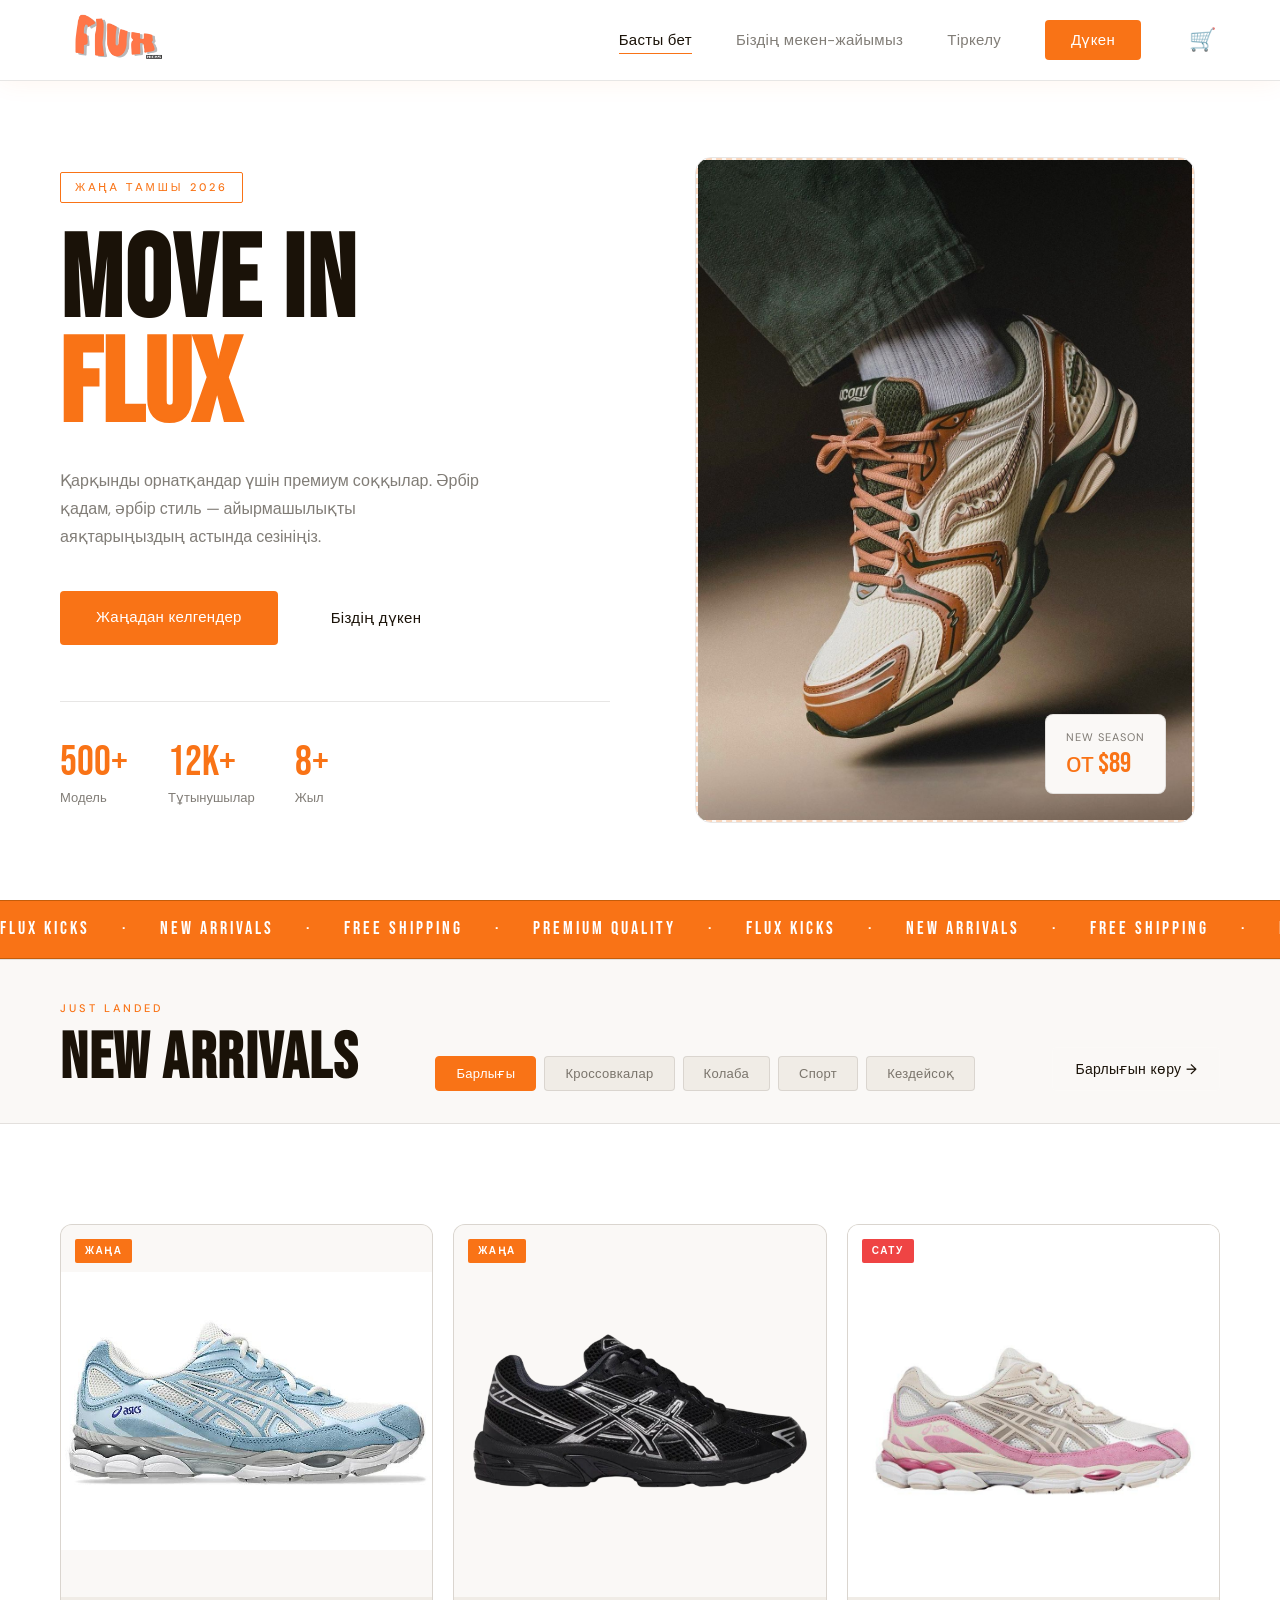
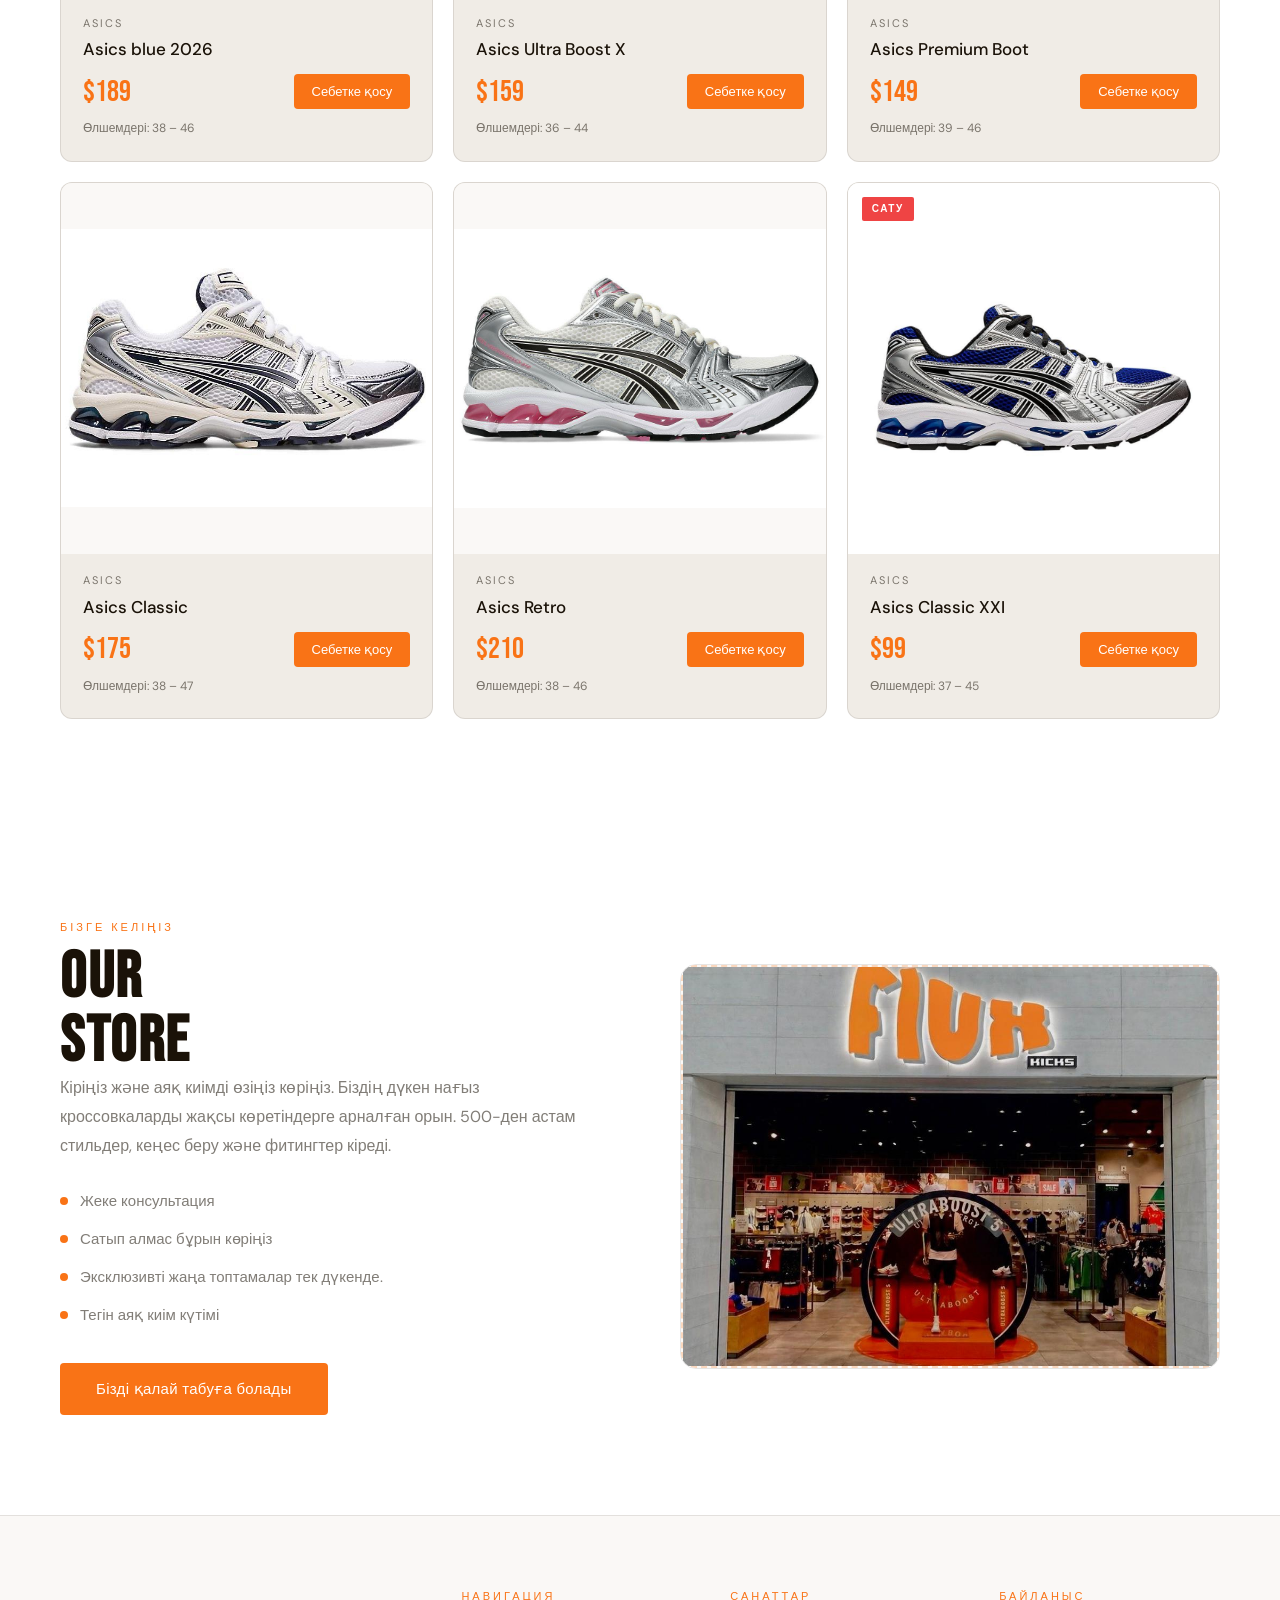
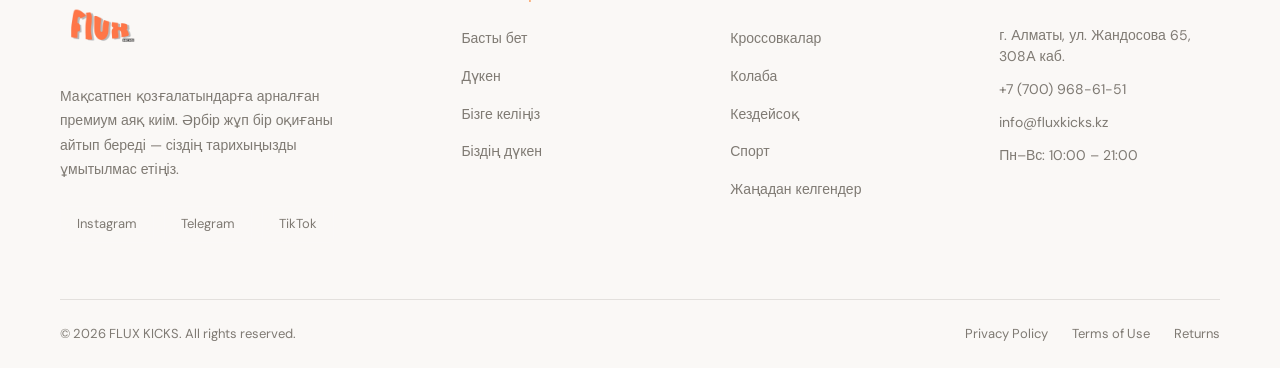
==== commit 918ca54d: "Update index.html" ====
--- a/index.html
+++ b/index.html
@@ -122,7 +122,7 @@
                     <h2 class="section-title">NEW ARRIVALS</h2>
                 </div>
                 <div class="arrivals-nav-filters sr sr-d2">
-                    <button class="filter-btn active" onclick="filterArrivals('all', this)">Бары</button>
+                    <button class="filter-btn active" onclick="filterArrivals('all', this)">Барлығы</button>
                     <button class="filter-btn" onclick="filterArrivals('sneakers', this)">Кроссовкалар</button>
                     <button class="filter-btn" onclick="filterArrivals('boots', this)">Колаба</button>
                     <button class="filter-btn" onclick="filterArrivals('sport', this)">Спорт</button>
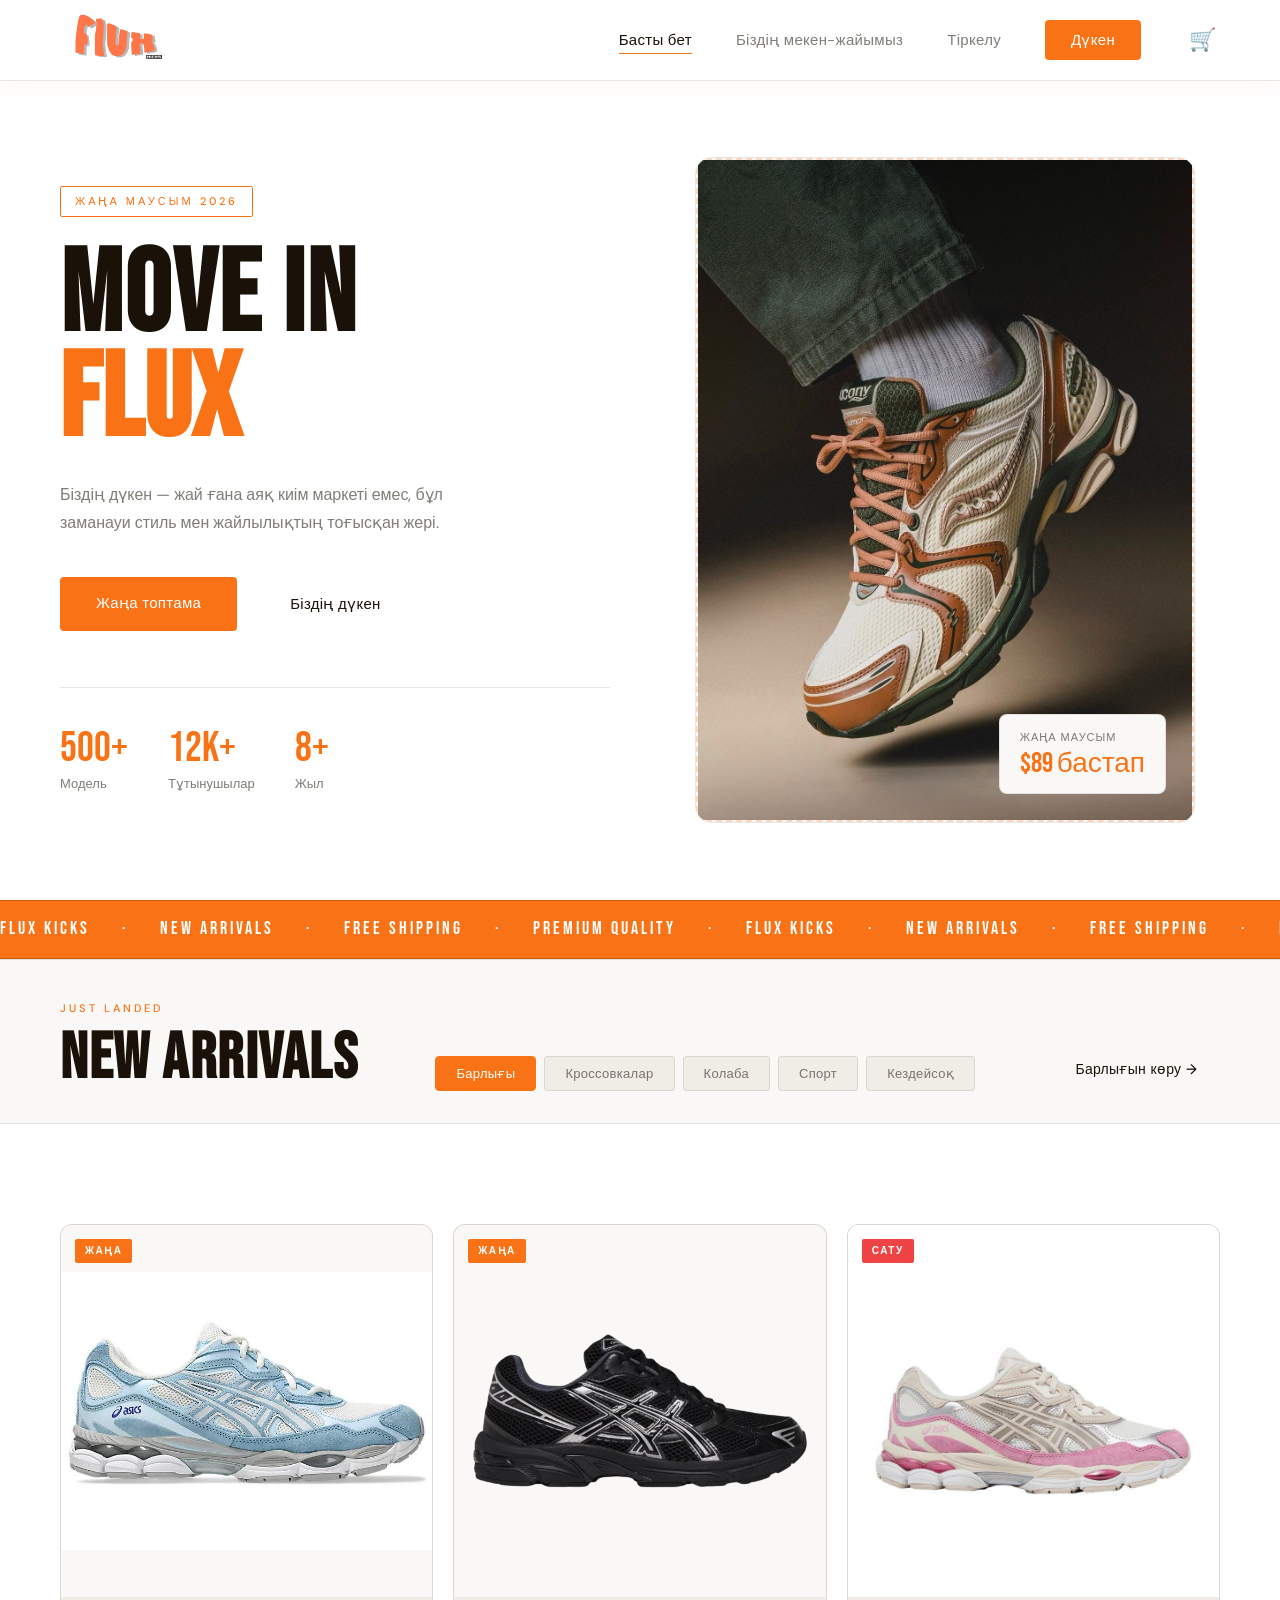
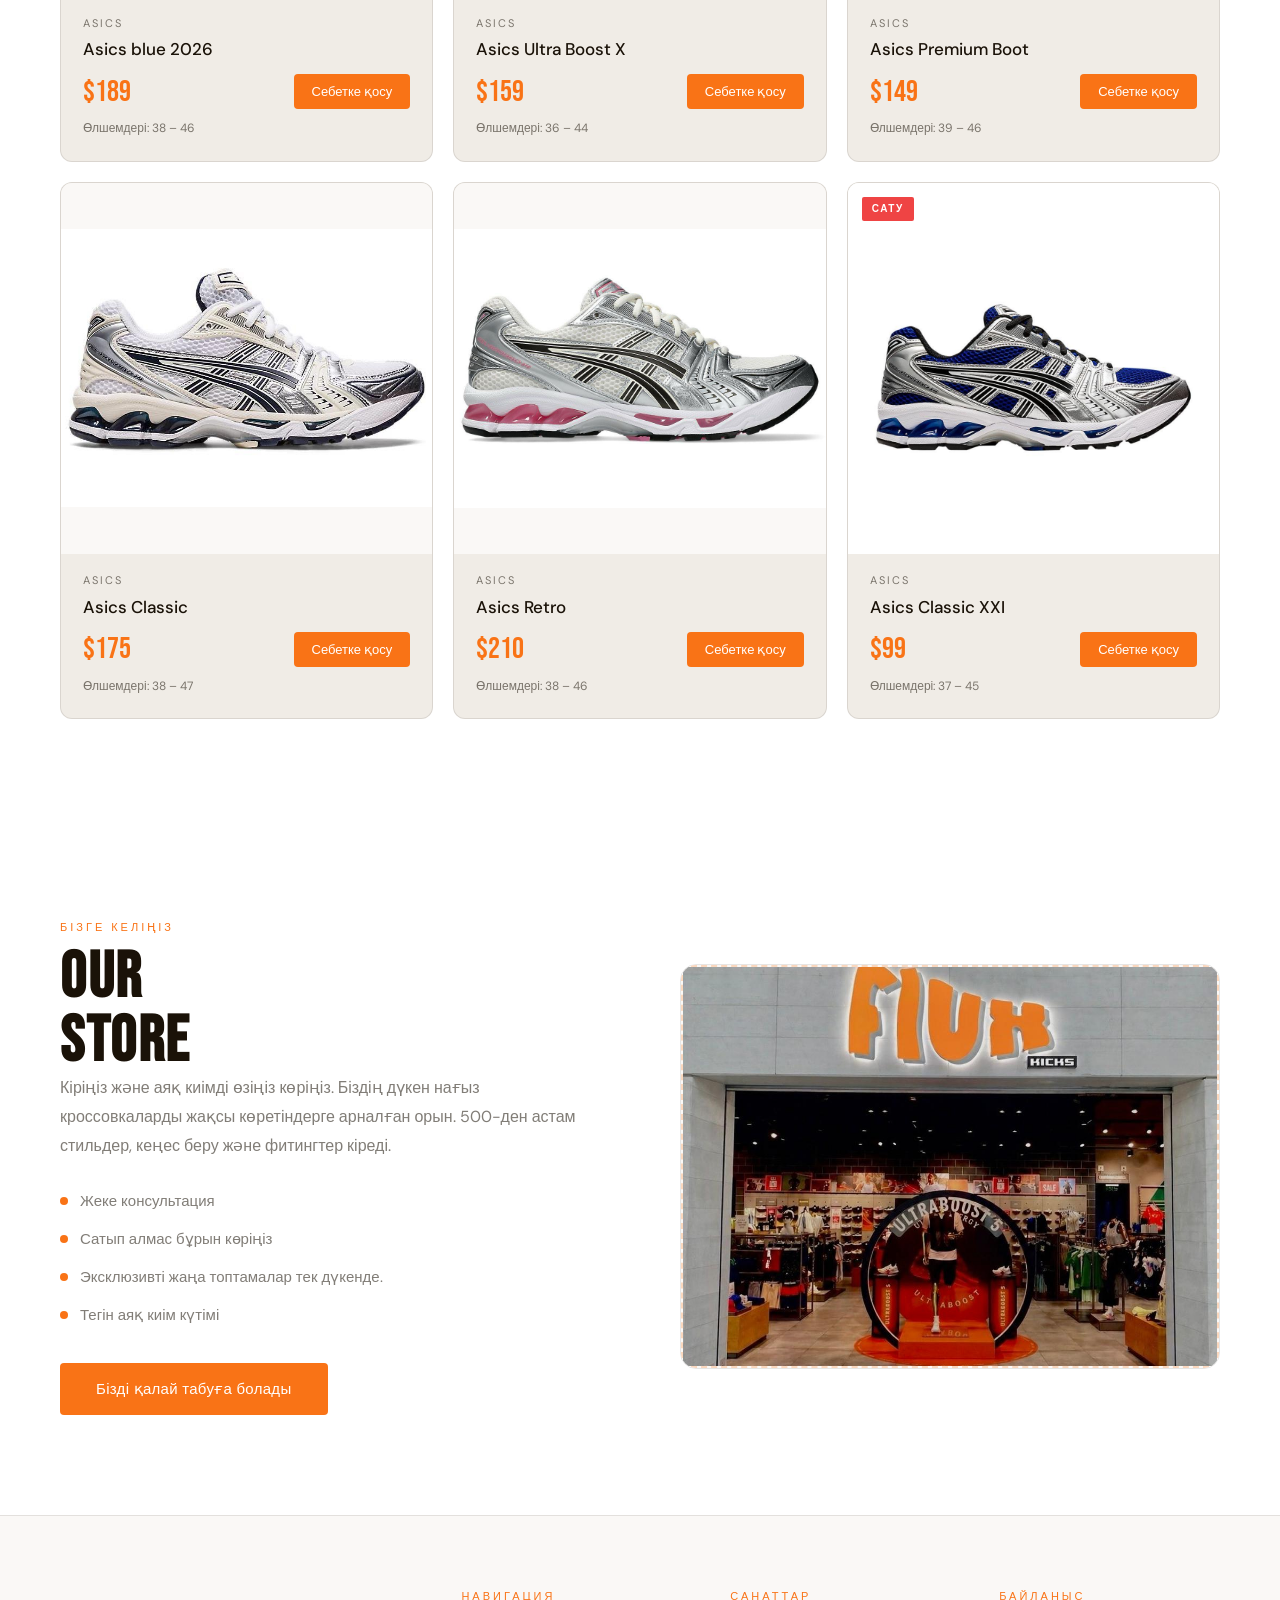
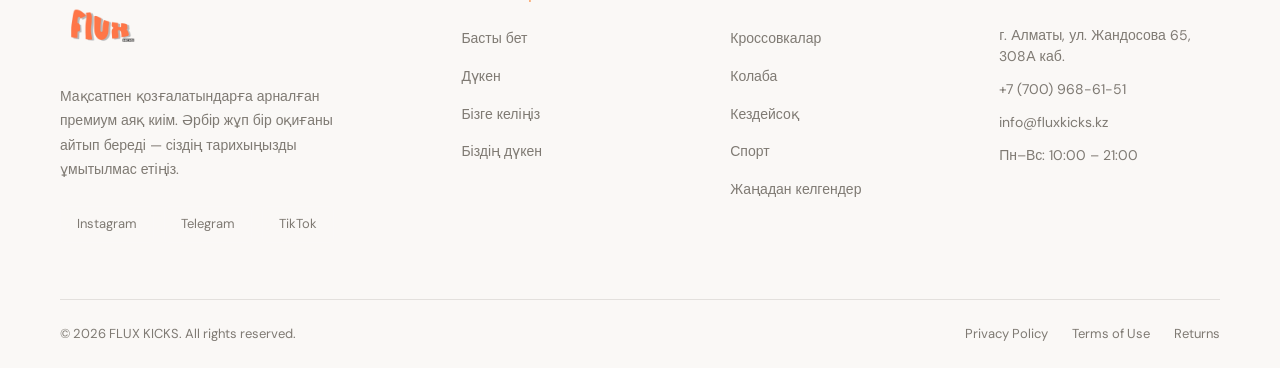
==== commit cd9d4755: "Update index.html" ====
--- a/index.html
+++ b/index.html
@@ -53,16 +53,16 @@
     <section class="hero" id="home">
         <div class="hero-inner">
             <div class="hero-text">
-                <div class="hero-tag">Жаңа тамшы 2026</div>
+                <div class="hero-tag">Жаңа маусым 2026</div>
                 <h1 class="hero-title">
                     MOVE IN<br>
                     <span class="hero-title--accent">FLUX</span>
                 </h1>
                 <p class="hero-desc">
-                    Қарқынды орнатқандар үшін премиум соққылар. Әрбір қадам, әрбір стиль — айырмашылықты аяқтарыңыздың астында сезініңіз.
+                    Біздің дүкен — жай ғана аяқ киім маркеті емес, бұл заманауи стиль мен жайлылықтың тоғысқан жері.
                 </p>
                 <div class="hero-btns">
-                    <a href="#new-arrivals" class="btn btn--primary">Жаңадан келгендер</a>
+                    <a href="#new-arrivals" class="btn btn--primary">Жаңа топтама</a>
                     <a href="#store" class="btn btn--outline">Біздің дүкен</a>
                 </div>
                 <div class="hero-stats">
@@ -87,8 +87,8 @@
                         <img src="img/WhatsApp Image 2026-04-29 at 10.51.48.jpeg" alt="">
                     </div>
                     <div class="hero-badge">
-                        <span class="badge-label">New Season</span>
-                        <span class="badge-price">от $89</span>
+                        <span class="badge-label">Жаңа маусым</span>
+                        <span class="badge-price">$89 бастап</span>
                     </div>
                 </div>
             </div>
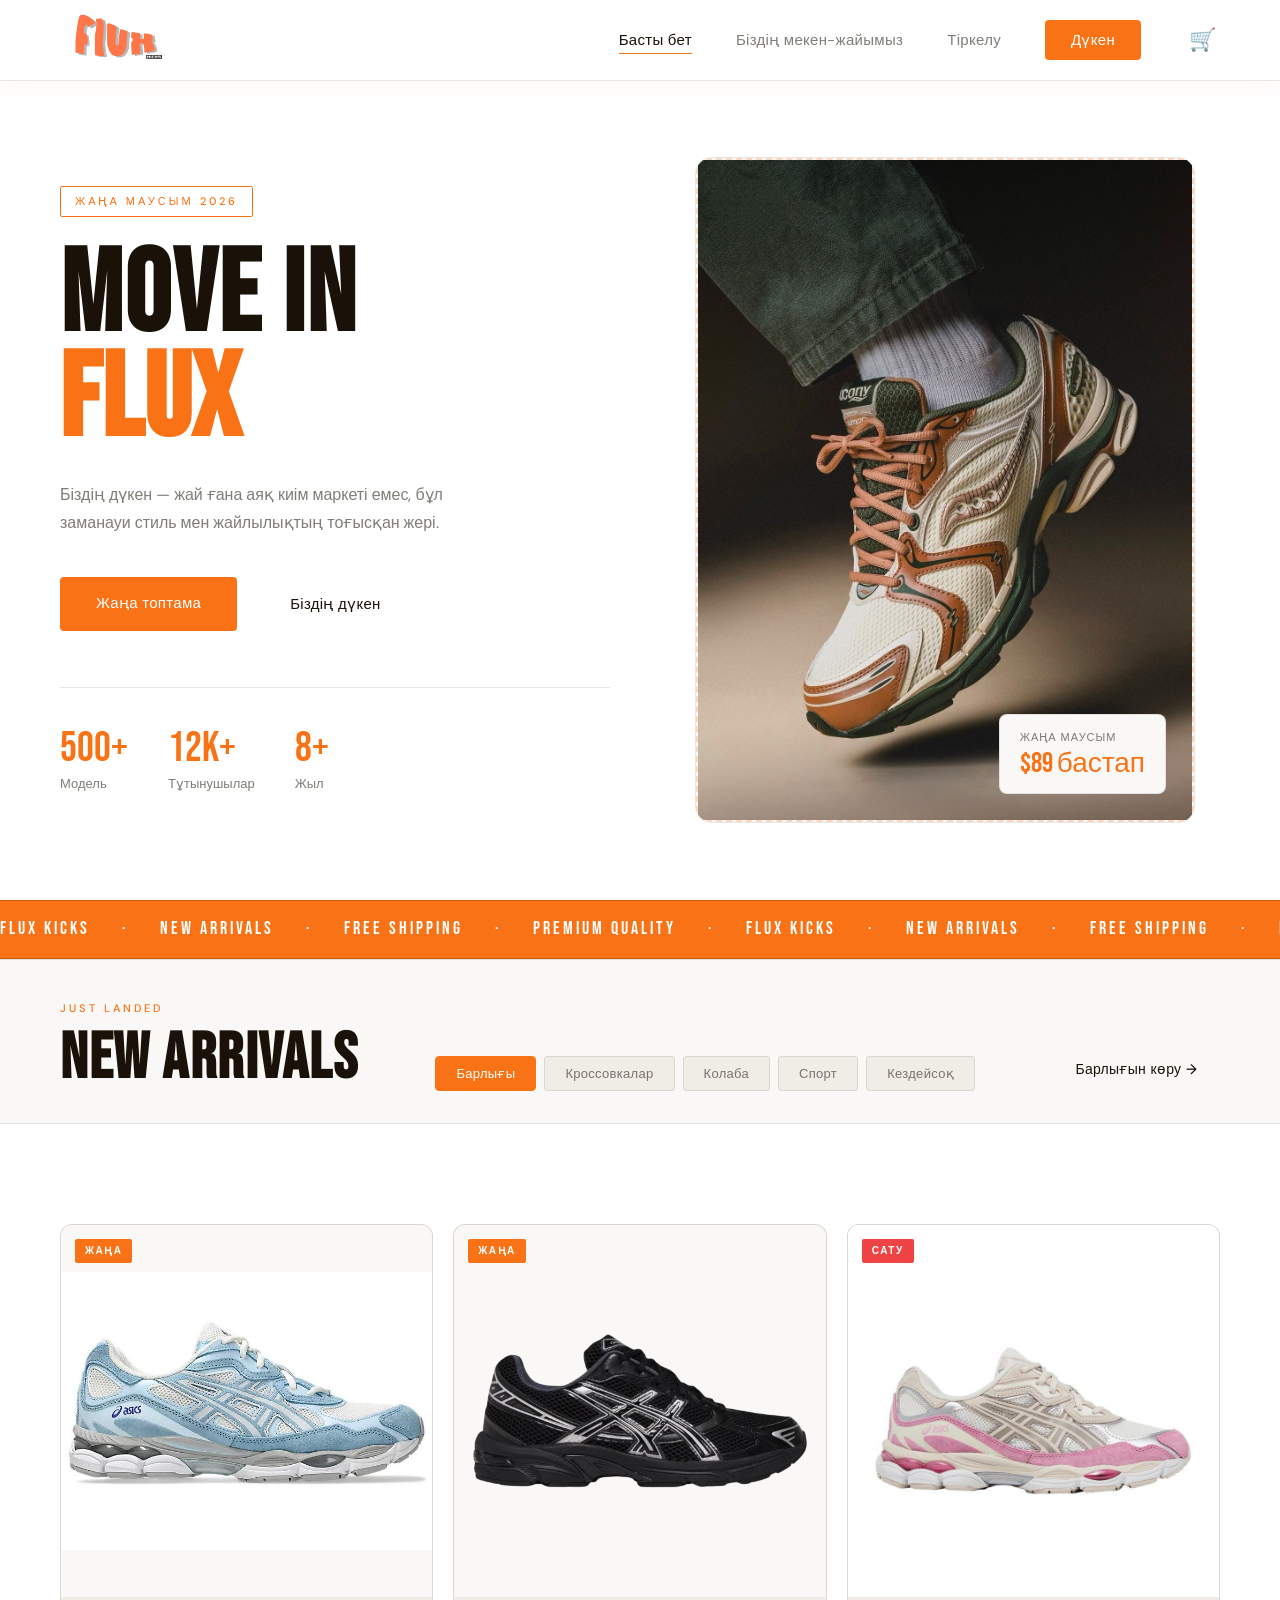
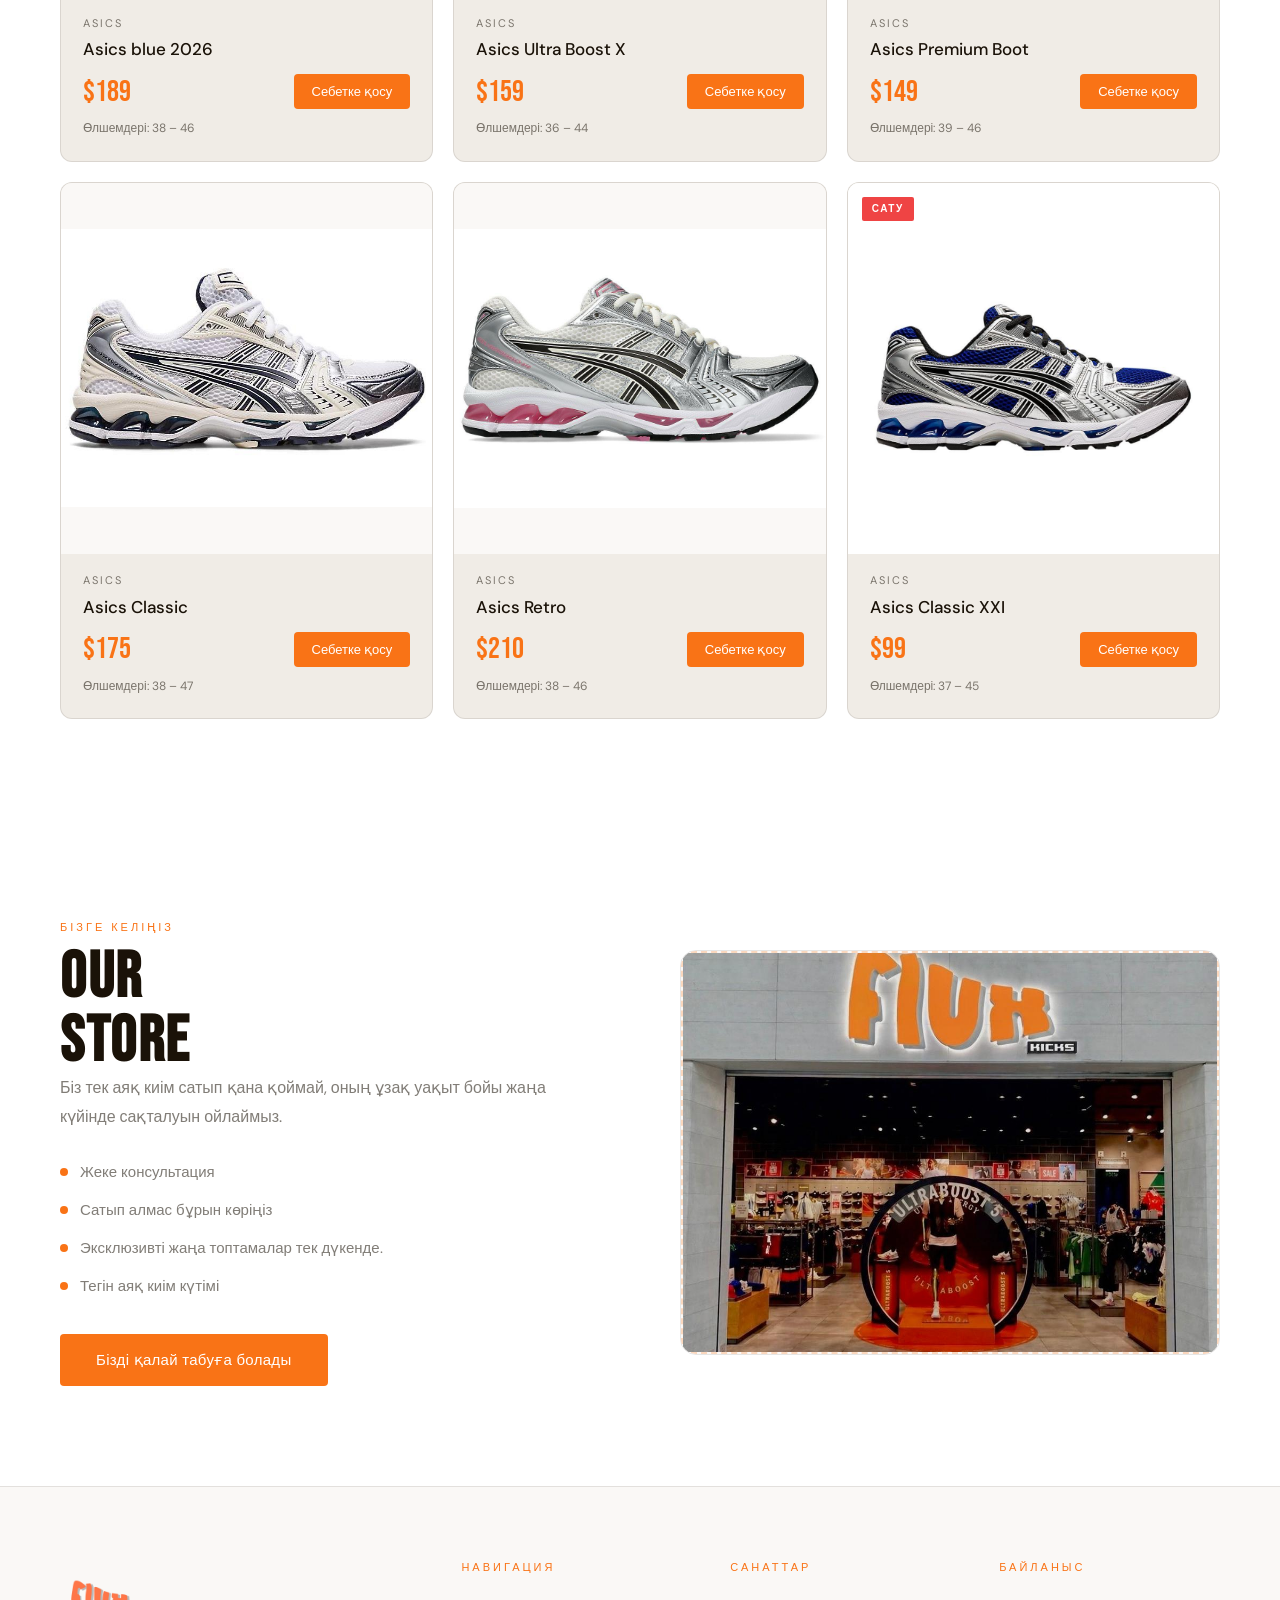
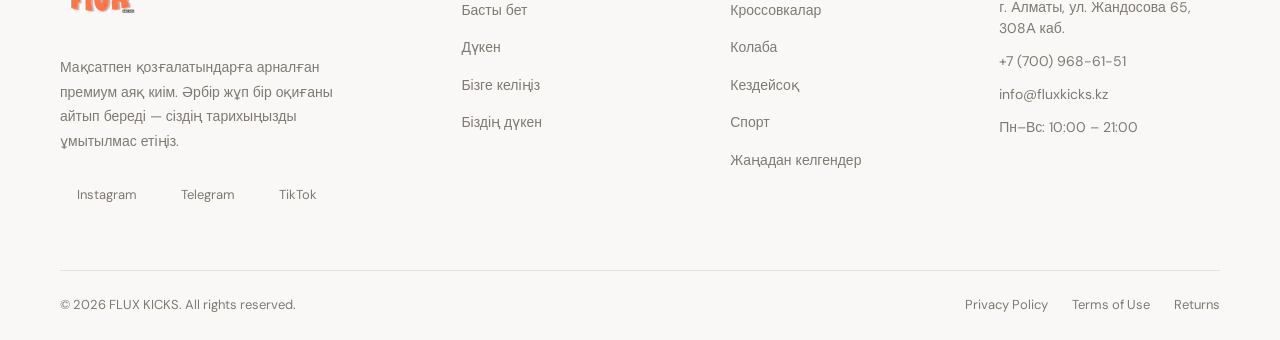
==== commit c7774e5a: "Update index.html" ====
--- a/index.html
+++ b/index.html
@@ -244,7 +244,7 @@
                     <div class="section-tag">Бізге келіңіз</div>
                     <h2 class="section-title">OUR<br>STORE</h2>
                     <p class="store-desc">
-                        Кіріңіз және аяқ киімді өзіңіз көріңіз. Біздің дүкен нағыз кроссовкаларды жақсы көретіндерге арналған орын. 500-ден астам стильдер, кеңес беру және фитингтер кіреді.
+                        Біз тек аяқ киім сатып қана қоймай, оның ұзақ уақыт бойы жаңа күйінде сақталуын ойлаймыз.
                     </p>
                     <div class="store-features">
                         <div class="feature sr sr-d1"><div class="feature-dot"></div>Жеке консультация</div>
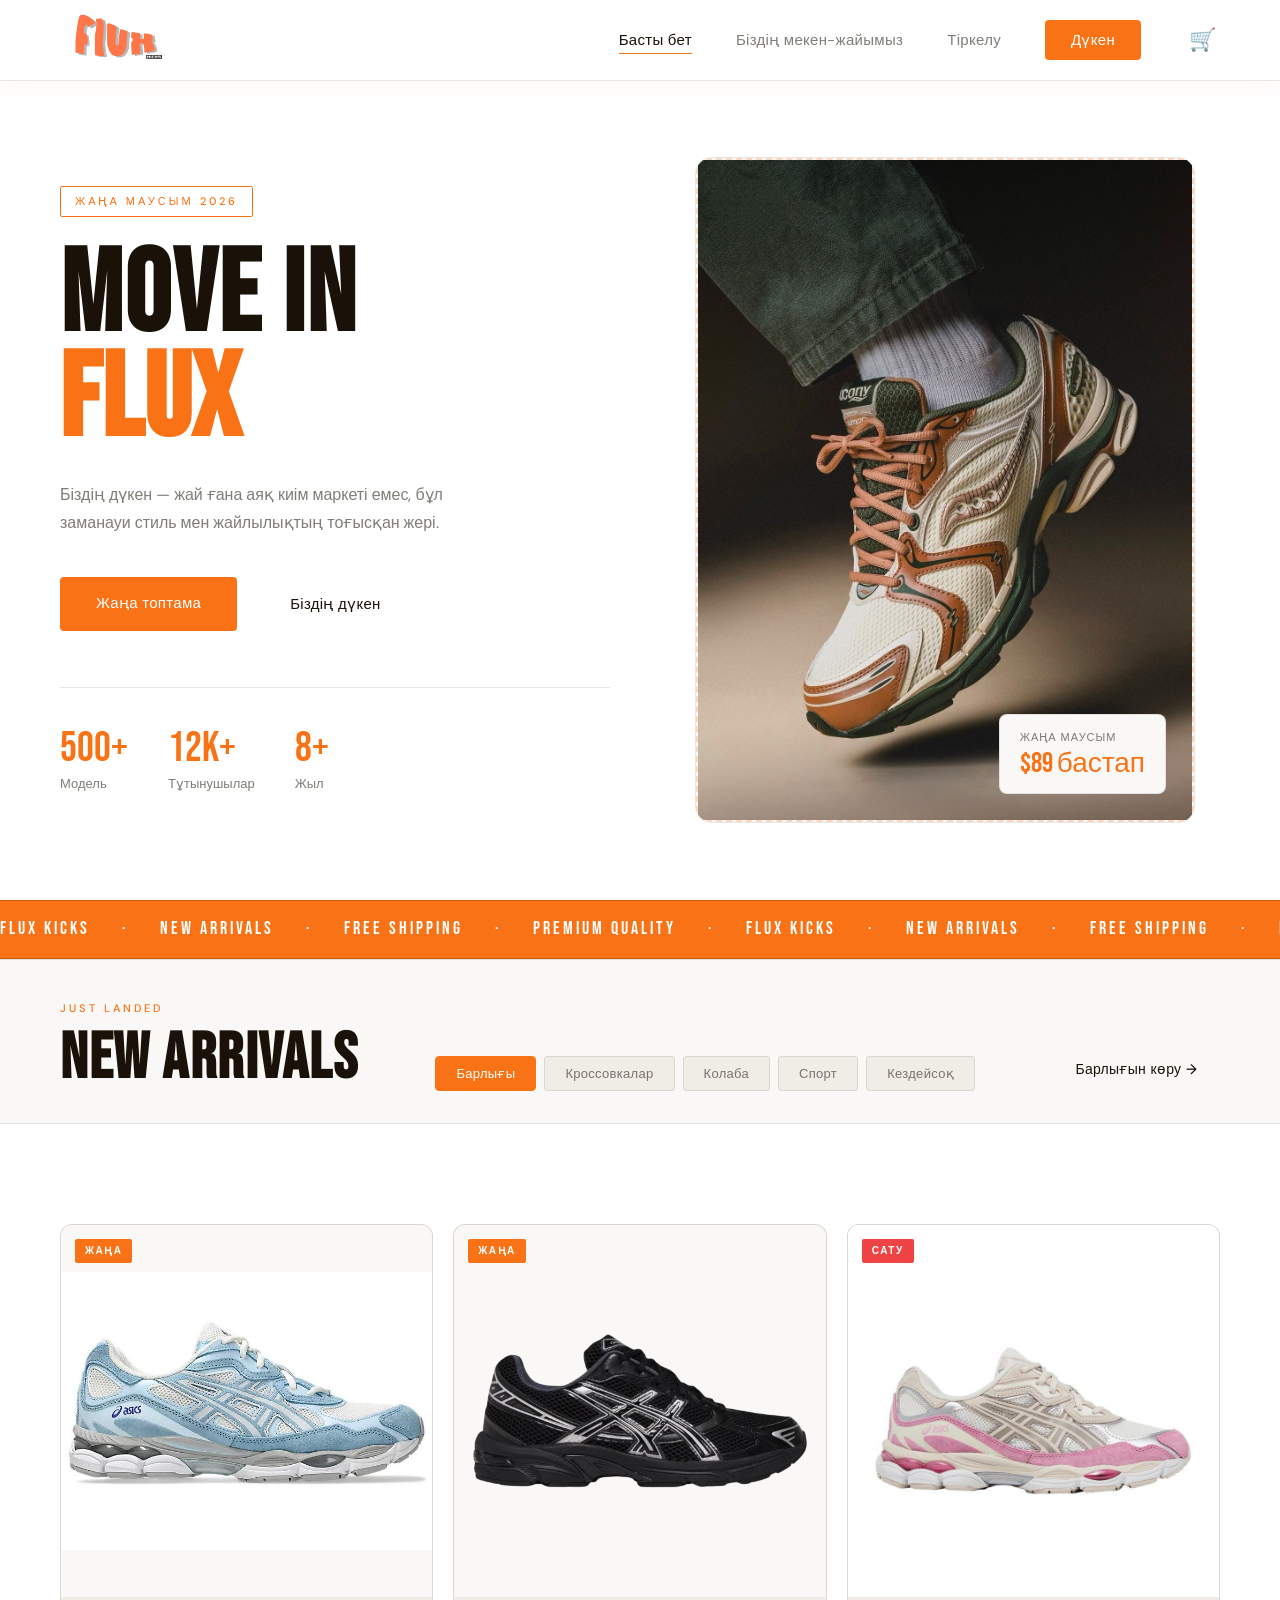
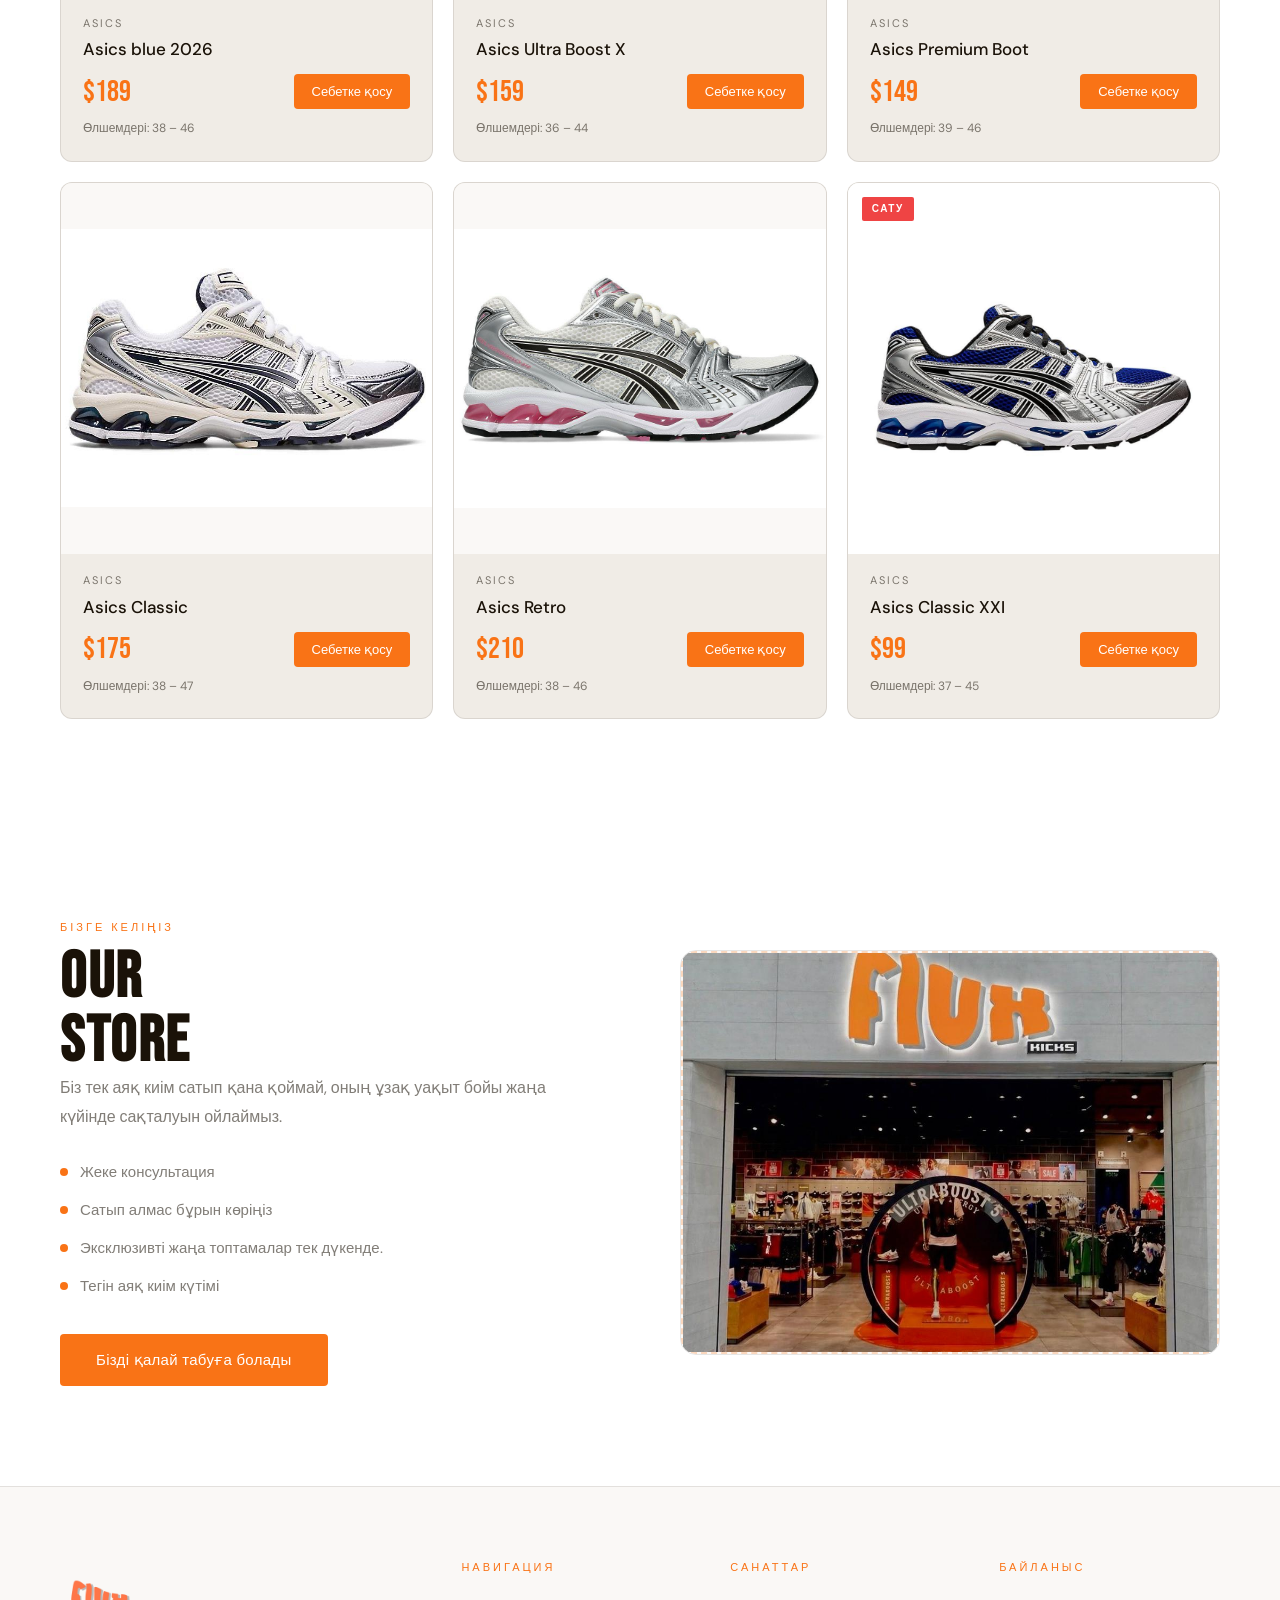
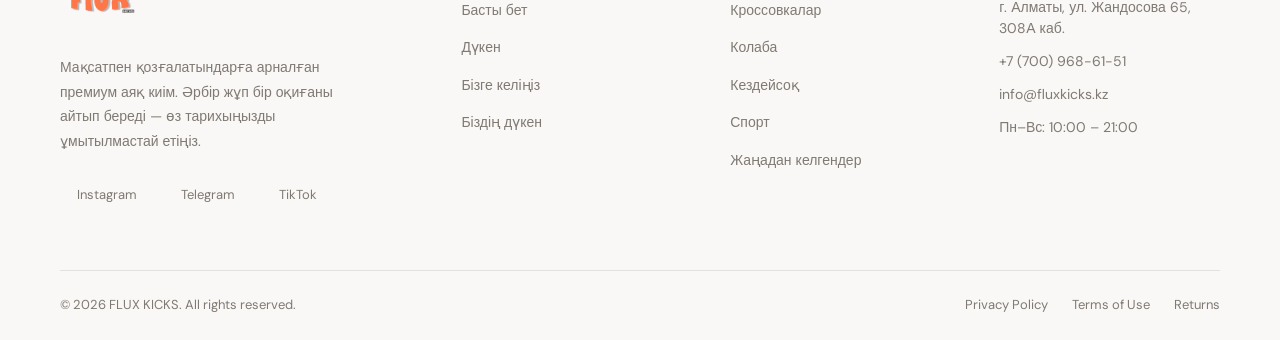
==== commit 4a95af26: "Update index.html" ====
--- a/index.html
+++ b/index.html
@@ -351,7 +351,7 @@
             <div class="footer-top">
                 <div class="footer-brand sr sr-d1">
                     <img src="WhatsApp Image 2026-04-29 at 12.23.43-Photoroom.png" alt="FLUX KICKS" class="logo-img logo-img--sm">
-                    <p class="footer-brand-desc">Мақсатпен қозғалатындарға арналған премиум аяқ киім. Әрбір жұп бір оқиғаны айтып береді — сіздің тарихыңызды ұмытылмас етіңіз.</p>
+                    <p class="footer-brand-desc">Мақсатпен қозғалатындарға арналған премиум аяқ киім. Әрбір жұп бір оқиғаны айтып береді — өз тарихыңызды ұмытылмастай етіңіз.</p>
                     <div class="footer-socials">
                         <a href="https://www.instagram.com/" class="social-btn" target="_blank">Instagram</a>
                         <a href="https://t.me/m1tssmore" class="social-btn" target="_blank">Telegram</a>
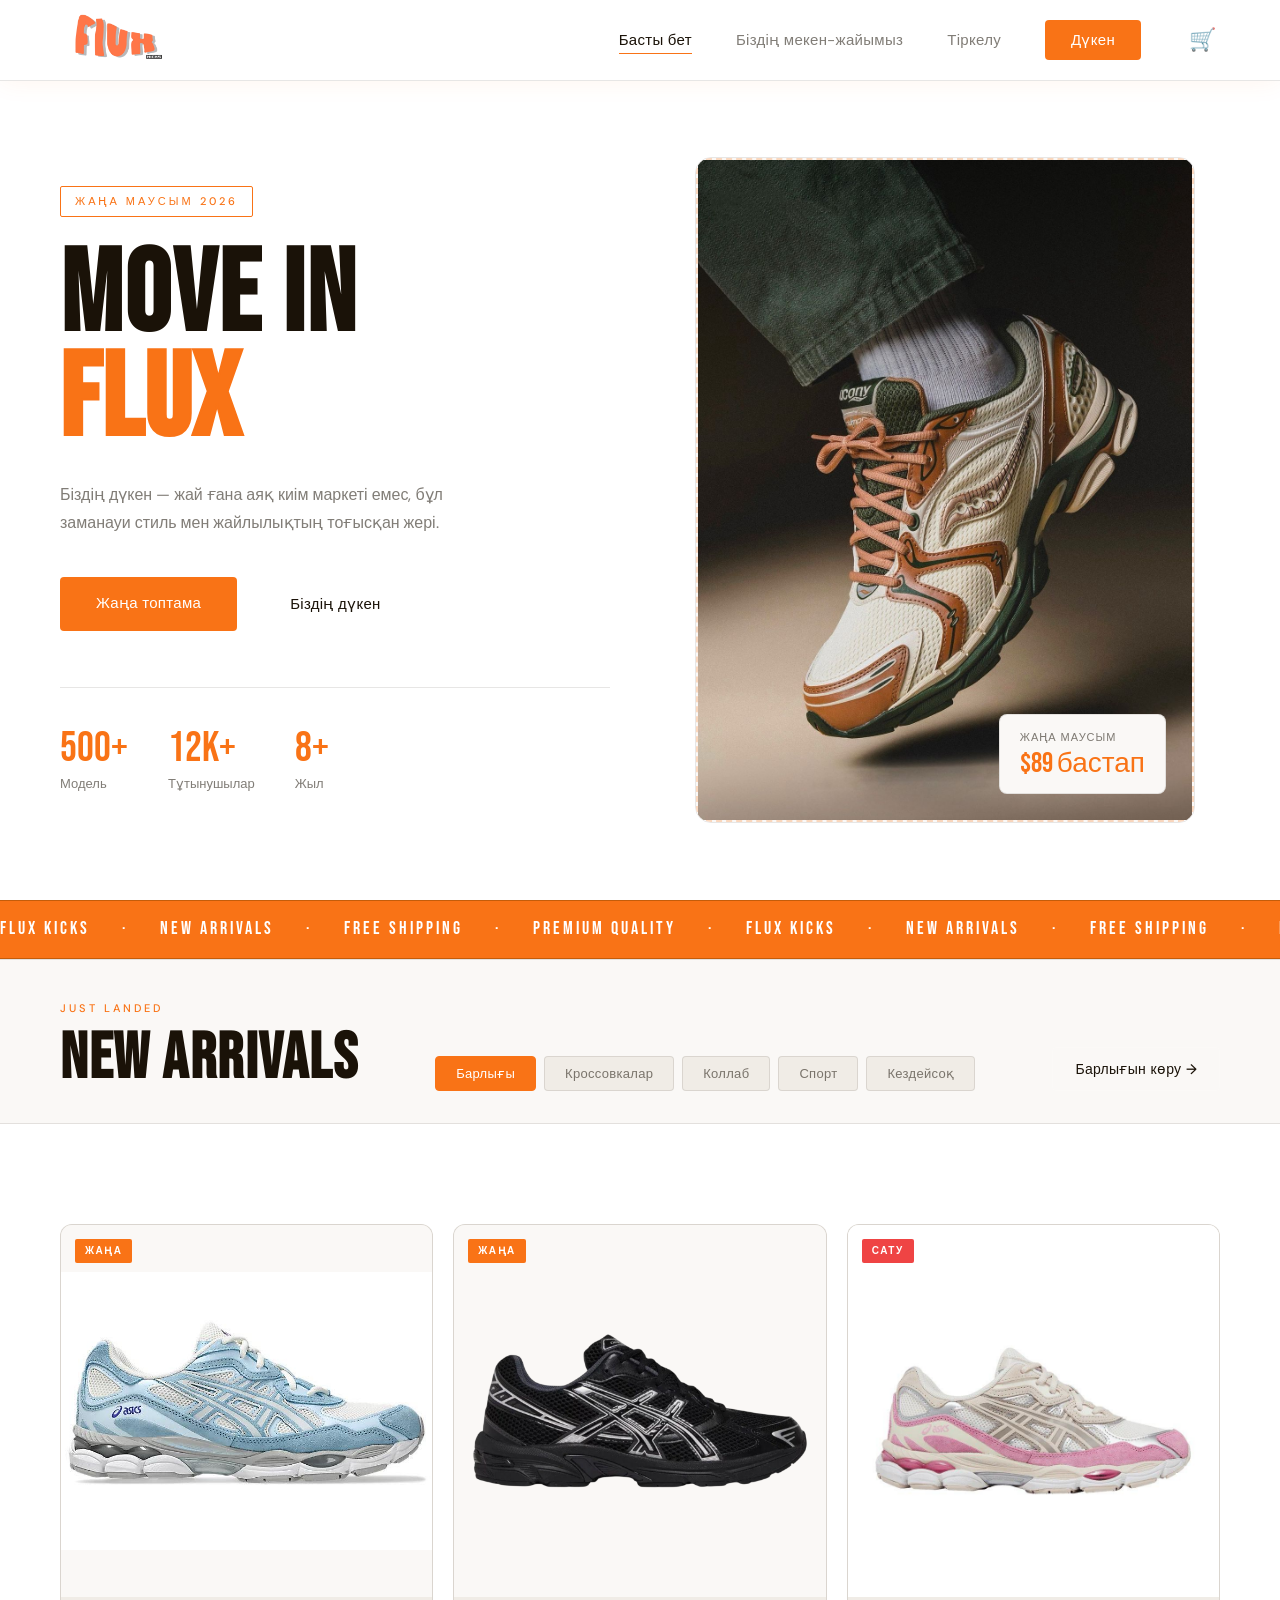
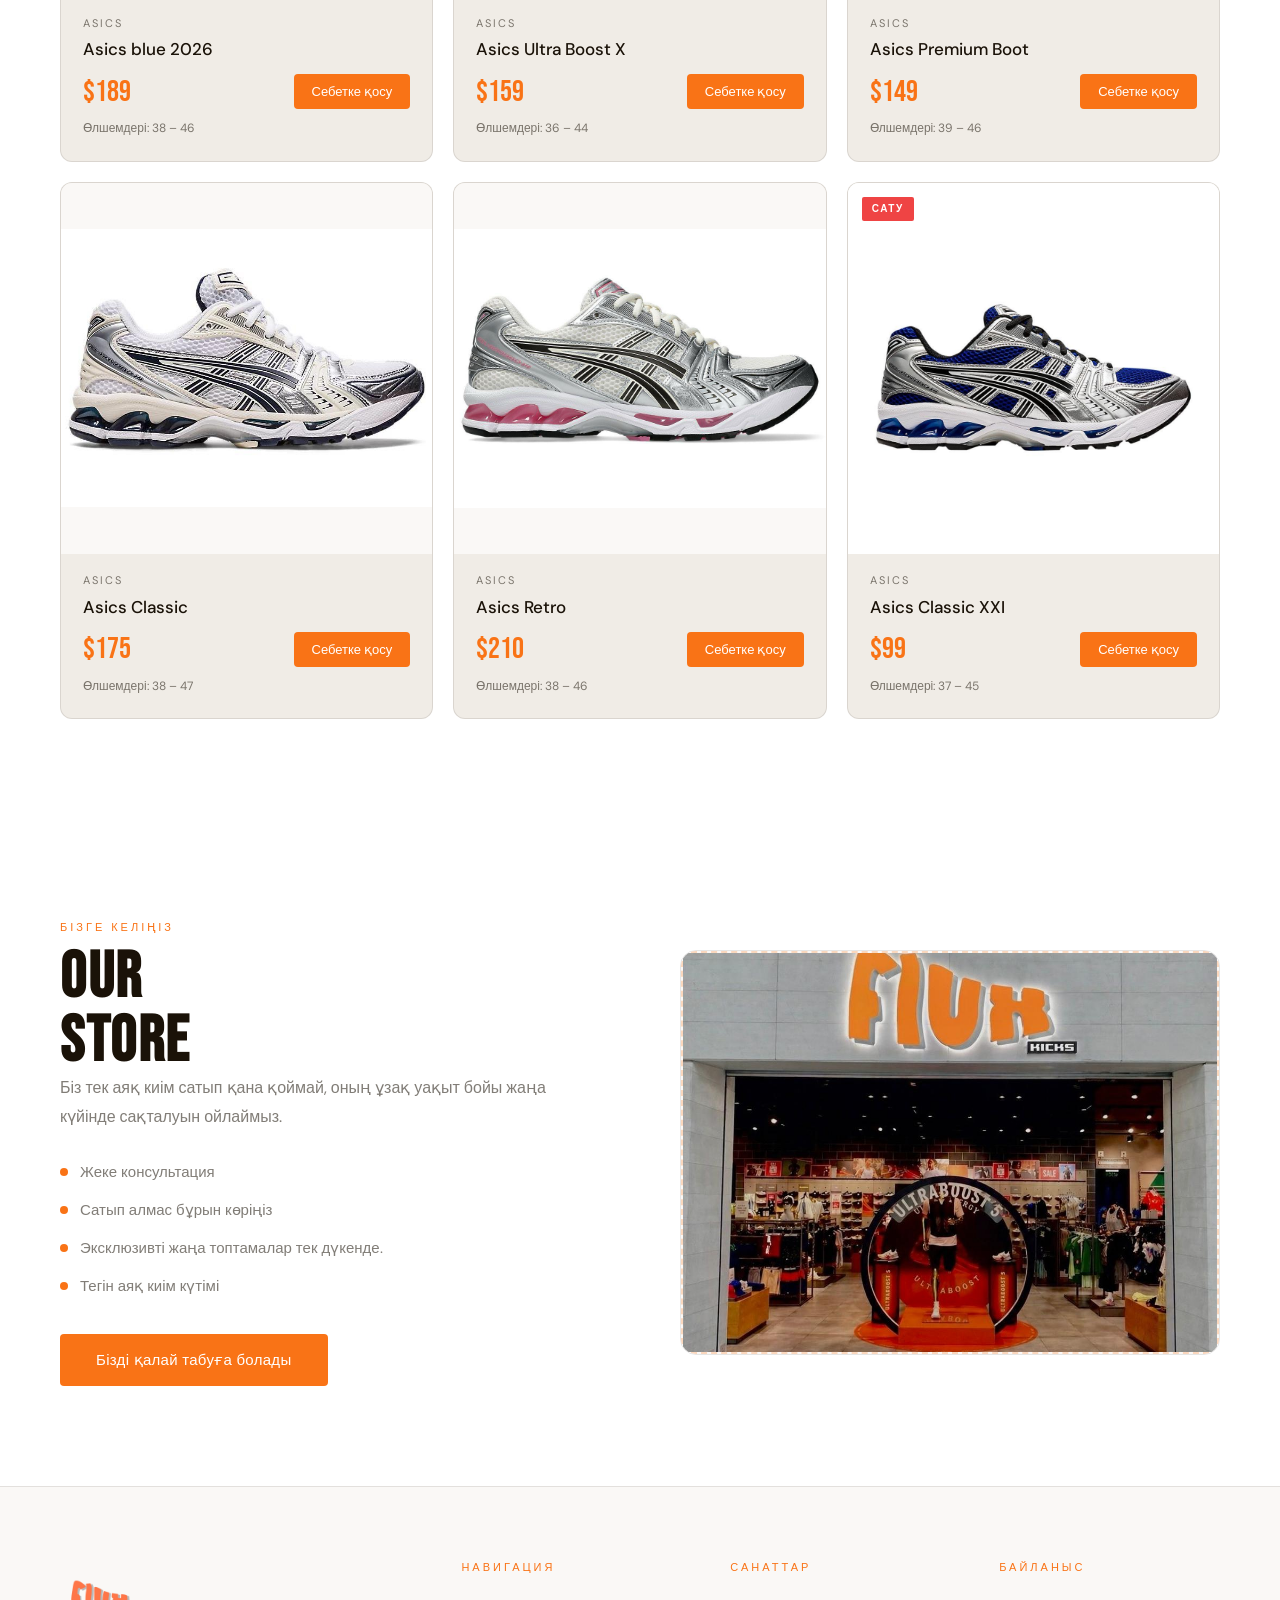
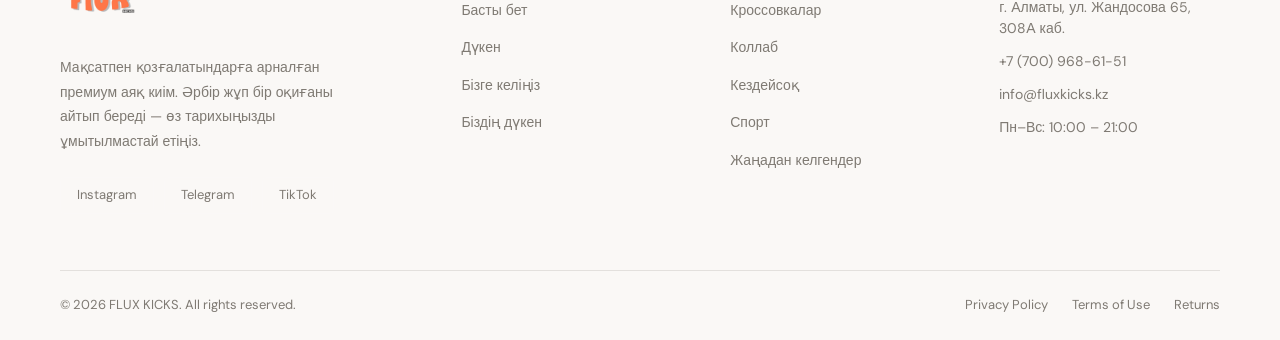
==== commit 5bbe578e: "Update index.html" ====
--- a/index.html
+++ b/index.html
@@ -124,7 +124,7 @@
                 <div class="arrivals-nav-filters sr sr-d2">
                     <button class="filter-btn active" onclick="filterArrivals('all', this)">Барлығы</button>
                     <button class="filter-btn" onclick="filterArrivals('sneakers', this)">Кроссовкалар</button>
-                    <button class="filter-btn" onclick="filterArrivals('boots', this)">Колаба</button>
+                    <button class="filter-btn" onclick="filterArrivals('boots', this)">Коллаб</button>
                     <button class="filter-btn" onclick="filterArrivals('sport', this)">Спорт</button>
                     <button class="filter-btn" onclick="filterArrivals('casual', this)">Кездейсоқ</button>
                 </div>
@@ -371,7 +371,7 @@
                     <div class="footer-col-title">Санаттар</div>
                     <ul class="footer-col-links">
                         <li><a href="#">Кроссовкалар</a></li>
-                        <li><a href="#">Колаба</a></li>
+                        <li><a href="#">Коллаб</a></li>
                         <li><a href="#">Кездейсоқ</a></li>
                         <li><a href="#">Спорт</a></li>
                         <li><a href="#">Жаңадан келгендер</a></li>
